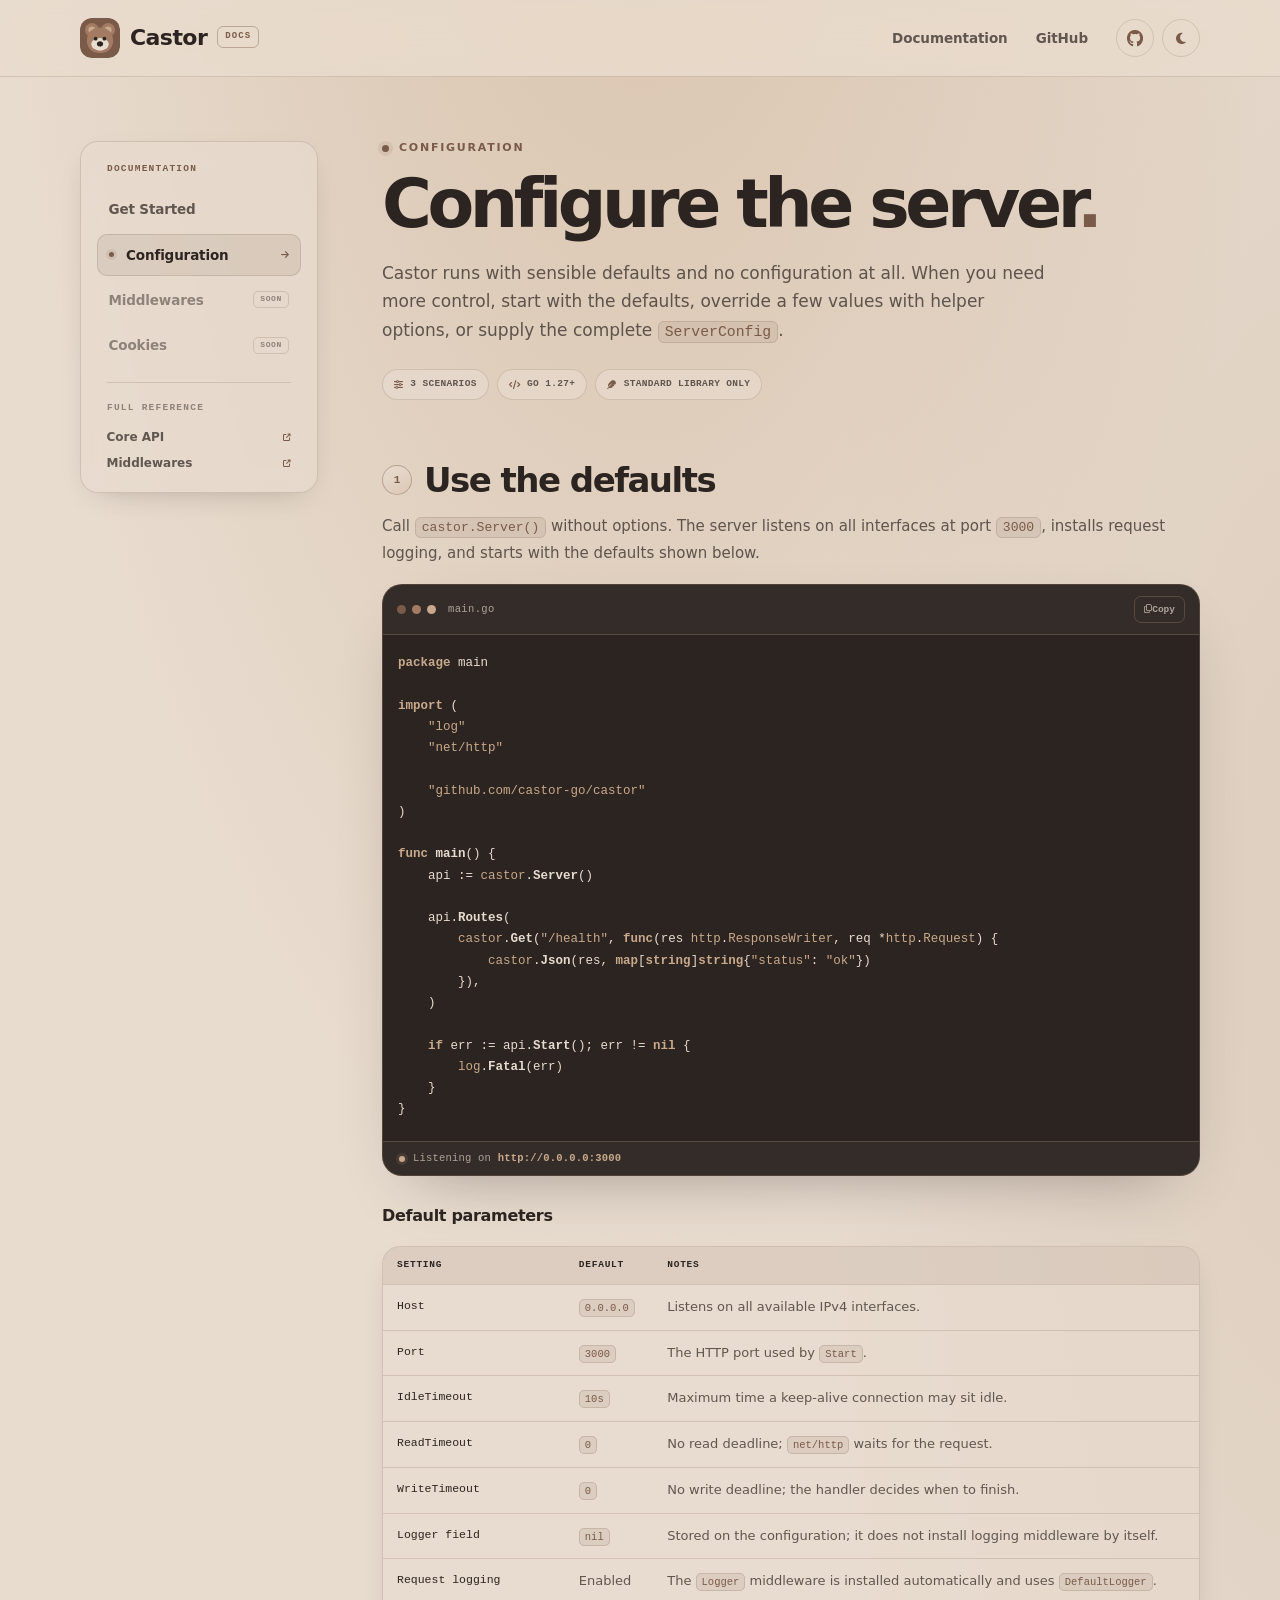
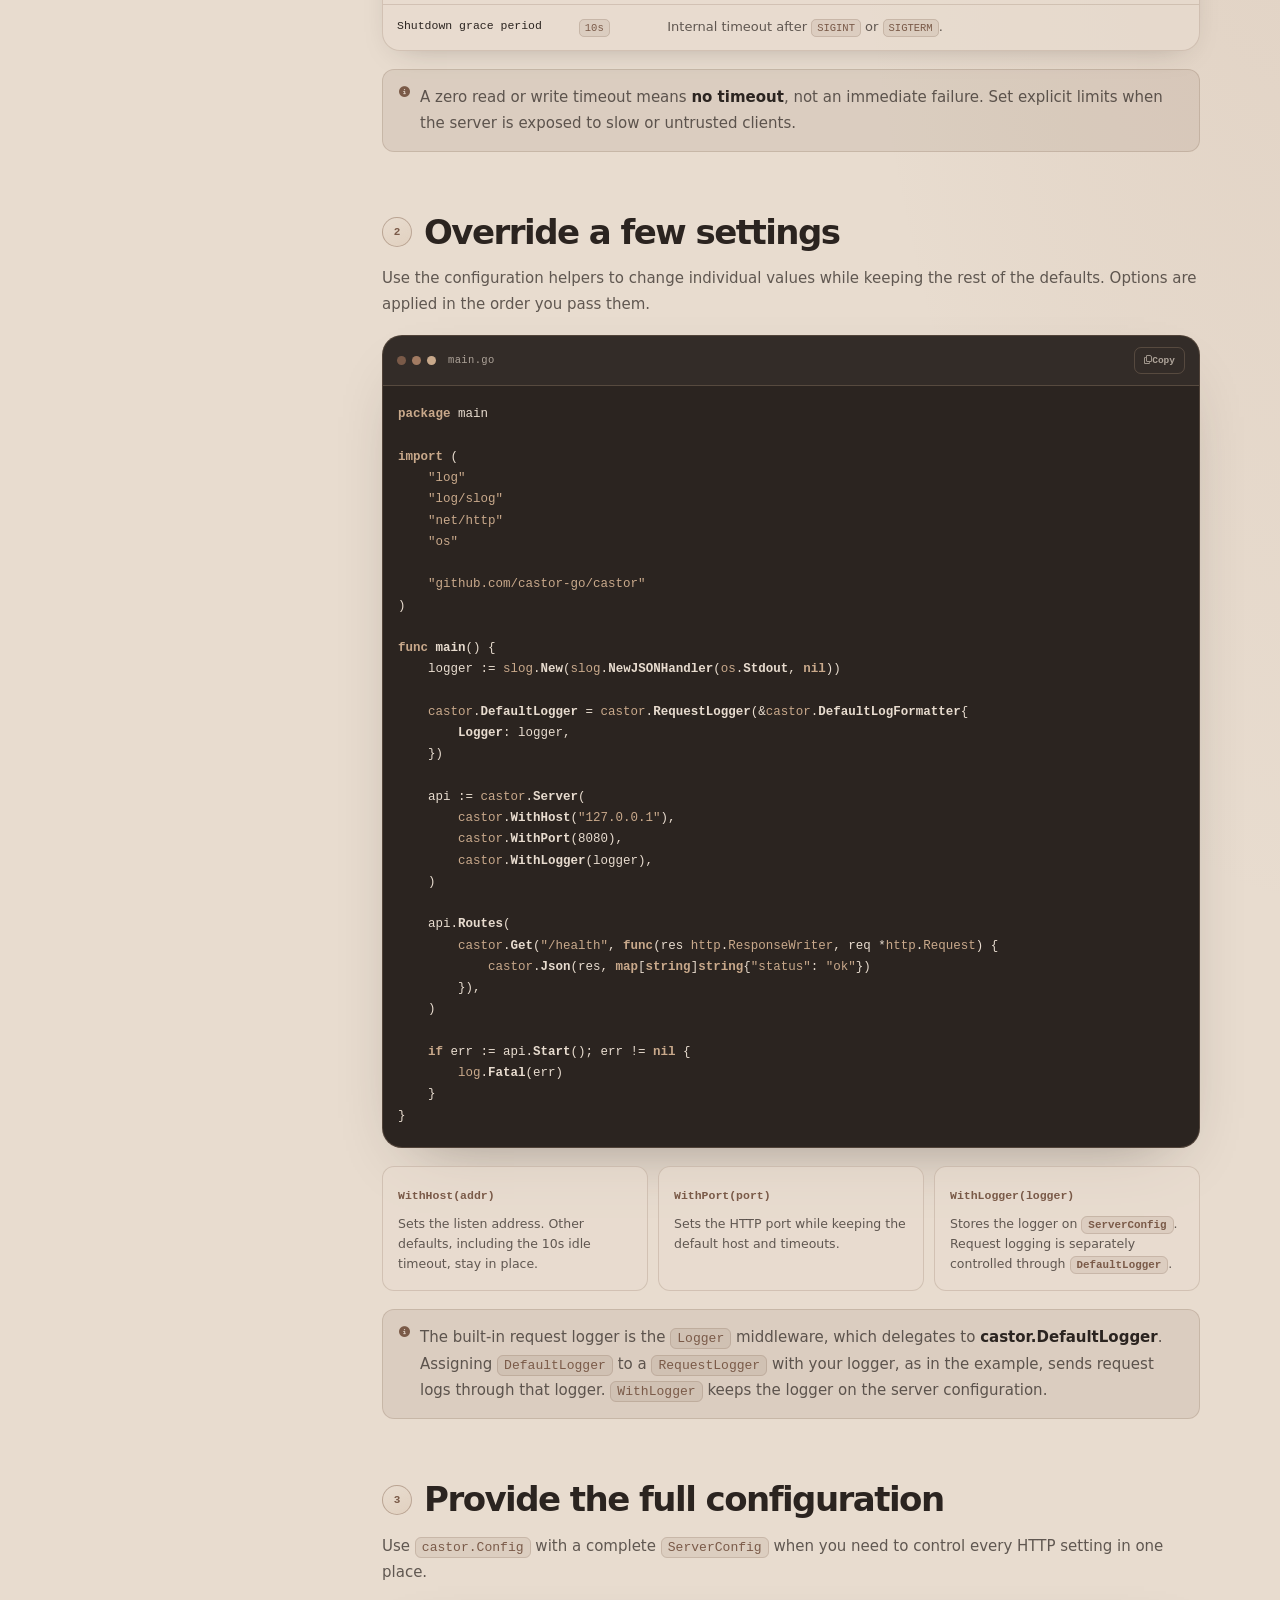
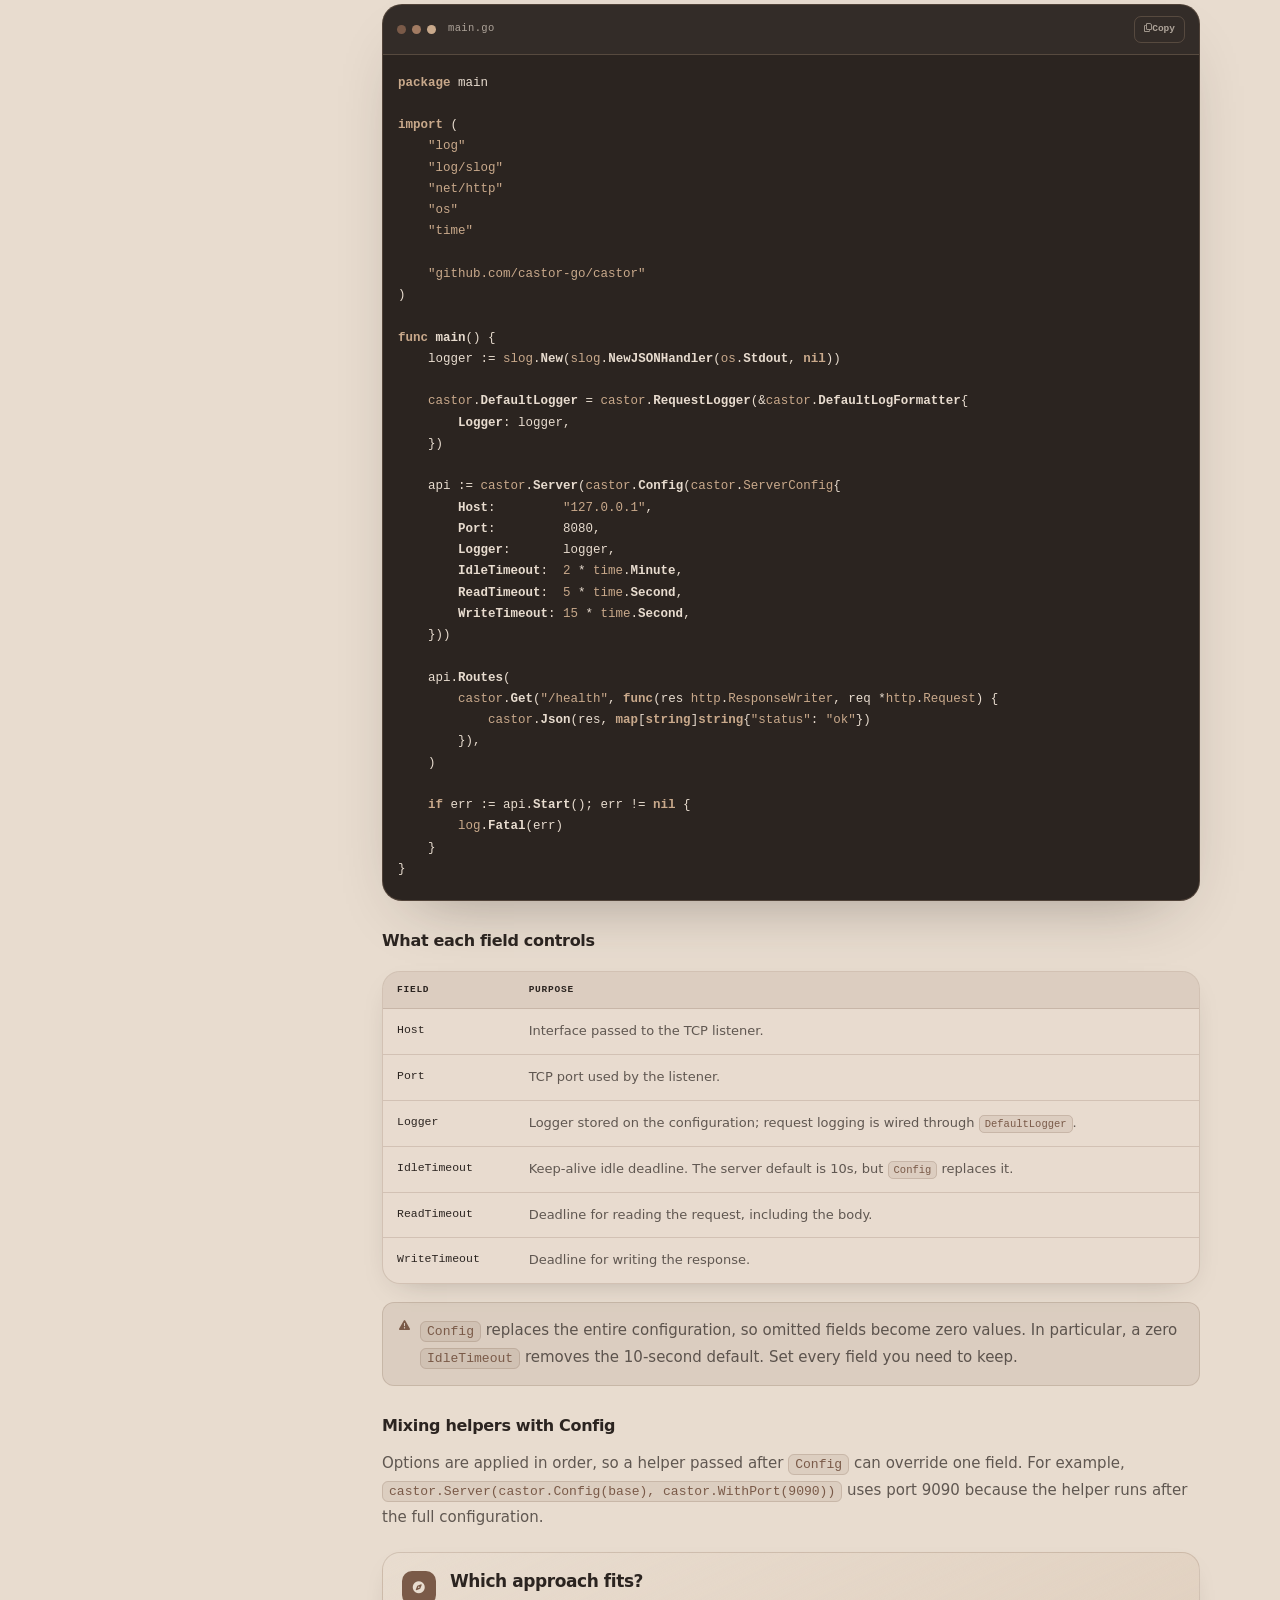
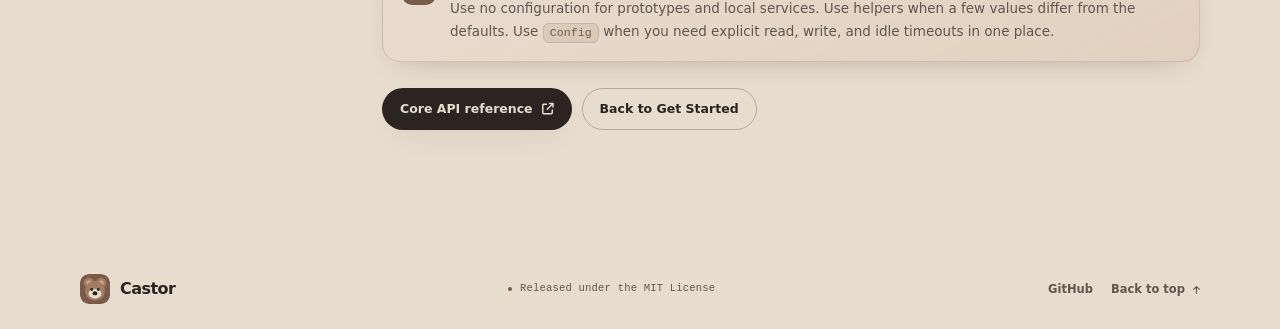
==== configuration.html @ a530a291 "feat: Added configuration.html page" ====
<!DOCTYPE html>
<html lang="en" data-theme="light">

<head>
  <meta charset="utf-8">
  <meta name="viewport" content="width=device-width, initial-scale=1">
  <title>Configuration — Castor Docs</title>
  <meta name="description"
    content="Configure a Castor server: use the defaults, override individual settings with helpers, or provide a complete ServerConfig.">
  <meta name="theme-color" content="#E8DCCF">
  <link rel="icon" type="image/svg+xml" href="assets/castor-mark.svg">
  <script>
    (() => {
      const saved = (() => {
        try { return localStorage.getItem('castor-theme'); } catch { return null; }
      })();
      const theme = saved === 'light' || saved === 'dark'
        ? saved
        : (window.matchMedia('(prefers-color-scheme: dark)').matches ? 'dark' : 'light');
      document.documentElement.dataset.theme = theme;
    })();
  </script>
  <link rel="preconnect" href="https://cdnjs.cloudflare.com" crossorigin>
  <link rel="stylesheet" href="https://cdnjs.cloudflare.com/ajax/libs/font-awesome/6.7.2/css/all.min.css"
    crossorigin="anonymous" referrerpolicy="no-referrer">
  <link rel="stylesheet" href="styles.css">
  <link rel="stylesheet" href="docs.css">
</head>

<body>
  <a class="skip-link" href="#main">Skip to content</a>

  <header class="site-header">
    <nav class="nav container" aria-label="Main navigation">
      <a class="brand" href="index.html" aria-label="Castor home">
        <img class="brand-mark" src="assets/castor-mark.svg" width="40" height="40" alt="">
        <span class="brand-name">Castor</span>
        <span class="brand-badge">Docs</span>
      </a>

      <div class="nav-links docs-top-nav">
        <a href="get-started.html">Documentation</a>
        <a href="https://github.com/castor-go/castor" target="_blank" rel="noreferrer">GitHub</a>
      </div>

      <div class="nav-actions">
        <a class="nav-github" href="https://github.com/castor-go/castor" target="_blank" rel="noreferrer"
          aria-label="Castor on GitHub">
          <i class="fa-brands fa-github" aria-hidden="true"></i>
        </a>
        <button class="theme-toggle" type="button" data-theme-toggle aria-label="Switch to dark theme"
          aria-pressed="false">
          <span class="theme-icon theme-icon-light" aria-hidden="true"><i class="fa-solid fa-moon"></i></span>
          <span class="theme-icon theme-icon-dark" aria-hidden="true"><i class="fa-solid fa-sun"></i></span>
        </button>
      </div>
    </nav>
  </header>

  <div class="docs-shell container">
    <aside class="docs-sidebar" aria-label="Documentation navigation">
      <p class="docs-sidebar-eyebrow">Documentation</p>

      <nav class="docs-nav" aria-label="Documentation pages">
        <a class="docs-nav-link" href="get-started.html">
          <span>Get Started</span>
        </a>
        <a class="docs-nav-link is-active" href="configuration.html" aria-current="page">
          <span>Configuration</span>
          <i class="fa-solid fa-arrow-right" aria-hidden="true"></i>
        </a>
        <span class="docs-nav-link is-disabled" aria-disabled="true">
          <span>Middlewares</span>
          <span class="docs-nav-badge">Soon</span>
        </span>
        <span class="docs-nav-link is-disabled" aria-disabled="true">
          <span>Cookies</span>
          <span class="docs-nav-badge">Soon</span>
        </span>
      </nav>

      <div class="docs-sidebar-divider" role="presentation"></div>
      <p class="docs-sidebar-eyebrow docs-sidebar-eyebrow-small">Full reference</p>
      <nav class="docs-reference-links" aria-label="API reference">
        <a href="https://github.com/castor-go/castor/blob/main/docs/castor.md" target="_blank" rel="noreferrer">
          Core API
          <i class="fa-solid fa-arrow-up-right-from-square" aria-hidden="true"></i>
        </a>
        <a href="https://github.com/castor-go/castor/blob/main/docs/middleware.md" target="_blank" rel="noreferrer">
          Middlewares
          <i class="fa-solid fa-arrow-up-right-from-square" aria-hidden="true"></i>
        </a>
      </nav>
    </aside>

    <main class="docs-content" id="main">
      <header class="docs-hero">
        <p class="eyebrow"><span class="eyebrow-dot" aria-hidden="true"></span> Configuration</p>
        <h1>Configure the server<span class="hero-period">.</span></h1>
        <p class="docs-lede">Castor runs with sensible defaults and no configuration at all. When you need more
          control, start with the defaults, override a few values with helper options, or supply the complete
          <code>ServerConfig</code>.</p>

        <ul class="docs-meta" aria-label="Guide details">
          <li class="docs-pill"><i class="fa-solid fa-sliders" aria-hidden="true"></i> 3 scenarios</li>
          <li class="docs-pill"><i class="fa-solid fa-code" aria-hidden="true"></i> Go 1.27+</li>
          <li class="docs-pill"><i class="fa-solid fa-feather" aria-hidden="true"></i> Standard library only</li>
        </ul>
      </header>

      <section class="docs-section" id="defaults" aria-labelledby="defaults-title">
        <div class="docs-step-heading">
          <span class="step-number" aria-hidden="true">1</span>
          <h2 id="defaults-title">Use the defaults</h2>
        </div>
        <p>Call <code>castor.Server()</code> without options. The server listens on all interfaces at port
          <code>3000</code>, installs request logging, and starts with the defaults shown below.</p>

        <div class="code-card docs-code-card">
          <div class="code-toolbar">
            <div class="traffic-lights" aria-hidden="true"><span></span><span></span><span></span></div>
            <span class="code-filename">main.go</span>
            <button class="copy-button" type="button" data-copy-target="#default-code" aria-label="Copy default setup code">
              <span class="copy-default" aria-hidden="true"><i class="fa-regular fa-copy"></i><span
                  class="copy-label">Copy</span></span>
              <span class="copy-success" aria-hidden="true"><i class="fa-solid fa-check"></i><span
                  class="copy-label">Copied</span></span>
            </button>
          </div>
          <div class="code-body">
            <pre class="code"><code id="default-code"><span class="tok-kw">package</span> main

<span class="tok-kw">import</span> (
	<span class="tok-str">"log"</span>
	<span class="tok-str">"net/http"</span>

	<span class="tok-str">"github.com/castor-go/castor"</span>
)

<span class="tok-kw">func</span> <span class="tok-fn">main</span>() {
	api := <span class="tok-pkg">castor</span>.<span class="tok-fn">Server</span>()

	api.<span class="tok-fn">Routes</span>(
		<span class="tok-pkg">castor</span>.<span class="tok-fn">Get</span>(<span class="tok-str">"/health"</span>, <span class="tok-kw">func</span>(res <span class="tok-pkg">http</span>.<span class="tok-type">ResponseWriter</span>, req *<span class="tok-pkg">http</span>.<span class="tok-type">Request</span>) {
			<span class="tok-pkg">castor</span>.<span class="tok-fn">Json</span>(res, <span class="tok-kw">map</span>[<span class="tok-kw">string</span>]<span class="tok-kw">string</span>{<span class="tok-str">"status"</span>: <span class="tok-str">"ok"</span>})
		}),
	)

	<span class="tok-kw">if</span> err := api.<span class="tok-fn">Start</span>(); err != <span class="tok-kw">nil</span> {
		<span class="tok-pkg">log</span>.<span class="tok-fn">Fatal</span>(err)
	}
}</code></pre>
          </div>
          <div class="code-status">
            <span class="status-dot" aria-hidden="true"></span>
            <span>Listening on <strong>http://0.0.0.0:3000</strong></span>
          </div>
        </div>

        <h3>Default parameters</h3>
        <div class="docs-table-wrap">
          <table class="docs-table">
            <caption class="sr-only">Default Castor server settings</caption>
            <thead>
              <tr>
                <th scope="col">Setting</th>
                <th scope="col">Default</th>
                <th scope="col">Notes</th>
              </tr>
            </thead>
            <tbody>
              <tr>
                <td>Host</td>
                <td><code>0.0.0.0</code></td>
                <td>Listens on all available IPv4 interfaces.</td>
              </tr>
              <tr>
                <td>Port</td>
                <td><code>3000</code></td>
                <td>The HTTP port used by <code>Start</code>.</td>
              </tr>
              <tr>
                <td>IdleTimeout</td>
                <td><code>10s</code></td>
                <td>Maximum time a keep-alive connection may sit idle.</td>
              </tr>
              <tr>
                <td>ReadTimeout</td>
                <td><code>0</code></td>
                <td>No read deadline; <code>net/http</code> waits for the request.</td>
              </tr>
              <tr>
                <td>WriteTimeout</td>
                <td><code>0</code></td>
                <td>No write deadline; the handler decides when to finish.</td>
              </tr>
              <tr>
                <td>Logger field</td>
                <td><code>nil</code></td>
                <td>Stored on the configuration; it does not install logging middleware by itself.</td>
              </tr>
              <tr>
                <td>Request logging</td>
                <td>Enabled</td>
                <td>The <code>Logger</code> middleware is installed automatically and uses <code>DefaultLogger</code>.</td>
              </tr>
              <tr>
                <td>Shutdown grace period</td>
                <td><code>10s</code></td>
                <td>Internal timeout after <code>SIGINT</code> or <code>SIGTERM</code>.</td>
              </tr>
            </tbody>
          </table>
        </div>

        <div class="docs-note">
          <i class="fa-solid fa-circle-info" aria-hidden="true"></i>
          <p>A zero read or write timeout means <strong>no timeout</strong>, not an immediate failure. Set explicit
            limits when the server is exposed to slow or untrusted clients.</p>
        </div>
      </section>

      <section class="docs-section" id="helpers" aria-labelledby="helpers-title">
        <div class="docs-step-heading">
          <span class="step-number" aria-hidden="true">2</span>
          <h2 id="helpers-title">Override a few settings</h2>
        </div>
        <p>Use the configuration helpers to change individual values while keeping the rest of the defaults.
          Options are applied in the order you pass them.</p>

        <div class="code-card docs-code-card">
          <div class="code-toolbar">
            <div class="traffic-lights" aria-hidden="true"><span></span><span></span><span></span></div>
            <span class="code-filename">main.go</span>
            <button class="copy-button" type="button" data-copy-target="#helpers-code" aria-label="Copy helper configuration code">
              <span class="copy-default" aria-hidden="true"><i class="fa-regular fa-copy"></i><span
                  class="copy-label">Copy</span></span>
              <span class="copy-success" aria-hidden="true"><i class="fa-solid fa-check"></i><span
                  class="copy-label">Copied</span></span>
            </button>
          </div>
          <div class="code-body">
            <pre class="code"><code id="helpers-code"><span class="tok-kw">package</span> main

<span class="tok-kw">import</span> (
	<span class="tok-str">"log"</span>
	<span class="tok-str">"log/slog"</span>
	<span class="tok-str">"net/http"</span>
	<span class="tok-str">"os"</span>

	<span class="tok-str">"github.com/castor-go/castor"</span>
)

<span class="tok-kw">func</span> <span class="tok-fn">main</span>() {
	logger := <span class="tok-pkg">slog</span>.<span class="tok-fn">New</span>(<span class="tok-pkg">slog</span>.<span class="tok-fn">NewJSONHandler</span>(<span class="tok-pkg">os</span>.<span class="tok-fn">Stdout</span>, <span class="tok-kw">nil</span>))

	<span class="tok-pkg">castor</span>.<span class="tok-fn">DefaultLogger</span> = <span class="tok-pkg">castor</span>.<span class="tok-fn">RequestLogger</span>(&amp;<span class="tok-pkg">castor</span>.<span class="tok-fn">DefaultLogFormatter</span>{
		<span class="tok-fn">Logger</span>: logger,
	})

	api := <span class="tok-pkg">castor</span>.<span class="tok-fn">Server</span>(
		<span class="tok-pkg">castor</span>.<span class="tok-fn">WithHost</span>(<span class="tok-str">"127.0.0.1"</span>),
		<span class="tok-pkg">castor</span>.<span class="tok-fn">WithPort</span>(8080),
		<span class="tok-pkg">castor</span>.<span class="tok-fn">WithLogger</span>(logger),
	)

	api.<span class="tok-fn">Routes</span>(
		<span class="tok-pkg">castor</span>.<span class="tok-fn">Get</span>(<span class="tok-str">"/health"</span>, <span class="tok-kw">func</span>(res <span class="tok-pkg">http</span>.<span class="tok-type">ResponseWriter</span>, req *<span class="tok-pkg">http</span>.<span class="tok-type">Request</span>) {
			<span class="tok-pkg">castor</span>.<span class="tok-fn">Json</span>(res, <span class="tok-kw">map</span>[<span class="tok-kw">string</span>]<span class="tok-kw">string</span>{<span class="tok-str">"status"</span>: <span class="tok-str">"ok"</span>})
		}),
	)

	<span class="tok-kw">if</span> err := api.<span class="tok-fn">Start</span>(); err != <span class="tok-kw">nil</span> {
		<span class="tok-pkg">log</span>.<span class="tok-fn">Fatal</span>(err)
	}
}</code></pre>
          </div>
        </div>

        <div class="docs-helpers">
          <div class="docs-helper">
            <code>WithHost(addr)</code>
            <p>Sets the listen address. Other defaults, including the 10s idle timeout, stay in place.</p>
          </div>
          <div class="docs-helper">
            <code>WithPort(port)</code>
            <p>Sets the HTTP port while keeping the default host and timeouts.</p>
          </div>
          <div class="docs-helper">
            <code>WithLogger(logger)</code>
            <p>Stores the logger on <code>ServerConfig</code>. Request logging is separately controlled through
              <code>DefaultLogger</code>.</p>
          </div>
        </div>

        <div class="docs-note">
          <i class="fa-solid fa-circle-info" aria-hidden="true"></i>
          <p>The built-in request logger is the <code>Logger</code> middleware, which delegates to
            <strong>castor.DefaultLogger</strong>. Assigning <code>DefaultLogger</code> to a
            <code>RequestLogger</code> with your logger, as in the example, sends request logs through that logger.
            <code>WithLogger</code> keeps the logger on the server configuration.</p>
        </div>
      </section>

      <section class="docs-section" id="full-config" aria-labelledby="full-config-title">
        <div class="docs-step-heading">
          <span class="step-number" aria-hidden="true">3</span>
          <h2 id="full-config-title">Provide the full configuration</h2>
        </div>
        <p>Use <code>castor.Config</code> with a complete <code>ServerConfig</code> when you need to control every
          HTTP setting in one place.</p>

        <div class="code-card docs-code-card">
          <div class="code-toolbar">
            <div class="traffic-lights" aria-hidden="true"><span></span><span></span><span></span></div>
            <span class="code-filename">main.go</span>
            <button class="copy-button" type="button" data-copy-target="#full-code" aria-label="Copy full configuration code">
              <span class="copy-default" aria-hidden="true"><i class="fa-regular fa-copy"></i><span
                  class="copy-label">Copy</span></span>
              <span class="copy-success" aria-hidden="true"><i class="fa-solid fa-check"></i><span
                  class="copy-label">Copied</span></span>
            </button>
          </div>
          <div class="code-body">
            <pre class="code"><code id="full-code"><span class="tok-kw">package</span> main

<span class="tok-kw">import</span> (
	<span class="tok-str">"log"</span>
	<span class="tok-str">"log/slog"</span>
	<span class="tok-str">"net/http"</span>
	<span class="tok-str">"os"</span>
	<span class="tok-str">"time"</span>

	<span class="tok-str">"github.com/castor-go/castor"</span>
)

<span class="tok-kw">func</span> <span class="tok-fn">main</span>() {
	logger := <span class="tok-pkg">slog</span>.<span class="tok-fn">New</span>(<span class="tok-pkg">slog</span>.<span class="tok-fn">NewJSONHandler</span>(<span class="tok-pkg">os</span>.<span class="tok-fn">Stdout</span>, <span class="tok-kw">nil</span>))

	<span class="tok-pkg">castor</span>.<span class="tok-fn">DefaultLogger</span> = <span class="tok-pkg">castor</span>.<span class="tok-fn">RequestLogger</span>(&amp;<span class="tok-pkg">castor</span>.<span class="tok-fn">DefaultLogFormatter</span>{
		<span class="tok-fn">Logger</span>: logger,
	})

	api := <span class="tok-pkg">castor</span>.<span class="tok-fn">Server</span>(<span class="tok-pkg">castor</span>.<span class="tok-fn">Config</span>(<span class="tok-pkg">castor</span>.<span class="tok-type">ServerConfig</span>{
		<span class="tok-fn">Host</span>:         <span class="tok-str">"127.0.0.1"</span>,
		<span class="tok-fn">Port</span>:         8080,
		<span class="tok-fn">Logger</span>:       logger,
		<span class="tok-fn">IdleTimeout</span>:  <span class="tok-str">2</span> * <span class="tok-pkg">time</span>.<span class="tok-fn">Minute</span>,
		<span class="tok-fn">ReadTimeout</span>:  <span class="tok-str">5</span> * <span class="tok-pkg">time</span>.<span class="tok-fn">Second</span>,
		<span class="tok-fn">WriteTimeout</span>: <span class="tok-str">15</span> * <span class="tok-pkg">time</span>.<span class="tok-fn">Second</span>,
	}))

	api.<span class="tok-fn">Routes</span>(
		<span class="tok-pkg">castor</span>.<span class="tok-fn">Get</span>(<span class="tok-str">"/health"</span>, <span class="tok-kw">func</span>(res <span class="tok-pkg">http</span>.<span class="tok-type">ResponseWriter</span>, req *<span class="tok-pkg">http</span>.<span class="tok-type">Request</span>) {
			<span class="tok-pkg">castor</span>.<span class="tok-fn">Json</span>(res, <span class="tok-kw">map</span>[<span class="tok-kw">string</span>]<span class="tok-kw">string</span>{<span class="tok-str">"status"</span>: <span class="tok-str">"ok"</span>})
		}),
	)

	<span class="tok-kw">if</span> err := api.<span class="tok-fn">Start</span>(); err != <span class="tok-kw">nil</span> {
		<span class="tok-pkg">log</span>.<span class="tok-fn">Fatal</span>(err)
	}
}</code></pre>
          </div>
        </div>

        <h3>What each field controls</h3>
        <div class="docs-table-wrap">
          <table class="docs-table">
            <caption class="sr-only">ServerConfig fields</caption>
            <thead>
              <tr>
                <th scope="col">Field</th>
                <th scope="col">Purpose</th>
              </tr>
            </thead>
            <tbody>
              <tr>
                <td>Host</td>
                <td>Interface passed to the TCP listener.</td>
              </tr>
              <tr>
                <td>Port</td>
                <td>TCP port used by the listener.</td>
              </tr>
              <tr>
                <td>Logger</td>
                <td>Logger stored on the configuration; request logging is wired through <code>DefaultLogger</code>.</td>
              </tr>
              <tr>
                <td>IdleTimeout</td>
                <td>Keep-alive idle deadline. The server default is 10s, but <code>Config</code> replaces it.</td>
              </tr>
              <tr>
                <td>ReadTimeout</td>
                <td>Deadline for reading the request, including the body.</td>
              </tr>
              <tr>
                <td>WriteTimeout</td>
                <td>Deadline for writing the response.</td>
              </tr>
            </tbody>
          </table>
        </div>

        <div class="docs-note">
          <i class="fa-solid fa-triangle-exclamation" aria-hidden="true"></i>
          <p><code>Config</code> replaces the entire configuration, so omitted fields become zero values. In
            particular, a zero <code>IdleTimeout</code> removes the 10-second default. Set every field you need to
            keep.</p>
        </div>

        <h3>Mixing helpers with Config</h3>
        <p>Options are applied in order, so a helper passed after <code>Config</code> can override one field. For
          example, <code>castor.Server(castor.Config(base), castor.WithPort(9090))</code> uses port 9090 because the
          helper runs after the full configuration.</p>

        <div class="docs-callout">
          <span class="docs-callout-icon" aria-hidden="true"><i class="fa-solid fa-compass"></i></span>
          <div>
            <h2>Which approach fits?</h2>
            <p>Use no configuration for prototypes and local services. Use helpers when a few values differ from the
              defaults. Use <code>Config</code> when you need explicit read, write, and idle timeouts in one place.</p>
          </div>
        </div>

        <div class="docs-actions">
          <a class="button button-primary" href="https://github.com/castor-go/castor/blob/main/docs/castor.md"
            target="_blank" rel="noreferrer">
            Core API reference
            <i class="fa-solid fa-arrow-up-right-from-square" aria-hidden="true"></i>
          </a>
          <a class="button button-ghost" href="get-started.html">
            Back to Get Started
          </a>
        </div>
      </section>
    </main>
  </div>

  <footer class="site-footer">
    <div class="container footer-inner">
      <a class="brand footer-brand" href="index.html" aria-label="Castor home">
        <img class="brand-mark" src="assets/castor-mark.svg" width="30" height="30" alt="">
        <span class="brand-name">Castor</span>
      </a>
      <p class="footer-note"><span class="footer-dot" aria-hidden="true"></span> Released under the MIT License</p>
      <div class="footer-links">
        <a href="https://github.com/castor-go/castor" target="_blank" rel="noreferrer">GitHub</a>
        <a href="#main">Back to top <i class="fa-solid fa-arrow-up" aria-hidden="true"></i></a>
      </div>
    </div>
  </footer>

  <p class="sr-only" id="copy-status" role="status" aria-live="polite"></p>
  <script src="main.js"></script>
</body>

</html>
---- styles.css ----
/* Castor landing page
   Palette: #7A5A48, #A27B62, #C9A98B, #E8DCCF, #2B2420 */

:root {
  color-scheme: light;

  --brown: #7A5A48;
  --taupe: #A27B62;
  --sand: #C9A98B;
  --cream: #E8DCCF;
  --ink: #2B2420;

  --bg: var(--cream);
  --text: var(--ink);
  --text-soft: var(--brown);
  --muted: rgba(43, 36, 32, .72);
  --faint: rgba(43, 36, 32, .48);

  --surface: rgba(232, 220, 207, .64);
  --surface-raised: linear-gradient(155deg, rgba(232, 220, 207, .96), rgba(201, 169, 139, .22));
  --border: rgba(122, 90, 72, .2);
  --border-strong: rgba(122, 90, 72, .4);
  --accent: var(--brown);
  --accent-soft: rgba(122, 90, 72, .11);
  --header-bg: rgba(232, 220, 207, .82);
  --grid: rgba(122, 90, 72, .085);
  --glow-one: rgba(201, 169, 139, .58);
  --glow-two: rgba(162, 123, 98, .14);
  --float-bg: rgba(232, 220, 207, .9);
  --float-border: rgba(122, 90, 72, .24);

  --button-bg: var(--ink);
  --button-fg: var(--cream);
  --button-hover-bg: var(--brown);
  --button-hover-fg: var(--cream);

  --icon-bg: var(--brown);
  --icon-fg: var(--cream);

  --shadow-sm: 0 10px 30px -18px rgba(43, 36, 32, .38);
  --shadow-md: 0 26px 64px -34px rgba(43, 36, 32, .44);
  --shadow-lg: 0 44px 110px -48px rgba(43, 36, 32, .5);

  --code-bg: #2B2420;
  --code-text: #E8DCCF;
  --code-muted: rgba(232, 220, 207, .68);
  --code-line: rgba(232, 220, 207, .58);
  --code-keyword: #C9A98B;
  --code-string: #C9A98B;
  --code-fn: #E8DCCF;
  --code-type: #C9A98B;
  --code-pkg: #C9A98B;
  --code-punct: rgba(232, 220, 207, .72);
  --code-border: rgba(201, 169, 139, .24);
  --code-toolbar: rgba(232, 220, 207, .045);
  --code-font-size: 13px;
  --code-line-height: 1.7;

  --font-sans: "Avenir Next", "Avenir", "Segoe UI Variable", "Segoe UI", ui-sans-serif, system-ui, -apple-system, BlinkMacSystemFont, sans-serif;
  --font-mono: "SFMono-Regular", "Cascadia Code", "JetBrains Mono", ui-monospace, Menlo, Consolas, monospace;
  --container: 1120px;
  --radius-sm: 12px;
  --radius-md: 18px;
  --radius-lg: 26px;
  --ease: cubic-bezier(.2, .7, .3, 1);
}

[data-theme="dark"] {
  color-scheme: dark;

  --bg: var(--ink);
  --text: var(--cream);
  --text-soft: var(--sand);
  --muted: rgba(232, 220, 207, .68);
  --faint: rgba(232, 220, 207, .46);

  --surface: rgba(232, 220, 207, .055);
  --surface-raised: linear-gradient(155deg, rgba(232, 220, 207, .075), rgba(162, 123, 98, .06));
  --border: rgba(201, 169, 139, .18);
  --border-strong: rgba(201, 169, 139, .36);
  --accent: var(--sand);
  --accent-soft: rgba(201, 169, 139, .11);
  --header-bg: rgba(43, 36, 32, .84);
  --grid: rgba(201, 169, 139, .07);
  --glow-one: rgba(122, 90, 72, .42);
  --glow-two: rgba(162, 123, 98, .1);
  --float-bg: rgba(43, 36, 32, .92);
  --float-border: rgba(201, 169, 139, .25);

  --button-bg: var(--sand);
  --button-fg: var(--ink);
  --button-hover-bg: var(--cream);
  --button-hover-fg: var(--ink);

  --icon-bg: rgba(201, 169, 139, .14);
  --icon-fg: var(--sand);

  --shadow-sm: 0 10px 30px -18px rgba(0, 0, 0, .55);
  --shadow-md: 0 26px 64px -34px rgba(0, 0, 0, .6);
  --shadow-lg: 0 44px 110px -48px rgba(0, 0, 0, .7);
}

*,
*::before,
*::after {
  box-sizing: border-box;
}

html {
  scroll-padding-top: 96px;
}

@media (prefers-reduced-motion: no-preference) {
  html {
    scroll-behavior: smooth;
  }
}

body {
  margin: 0;
  min-height: 100vh;
  background-color: var(--bg);
  background-image:
    radial-gradient(ellipse 72% 48% at 50% -10%, var(--glow-one), transparent 72%),
    radial-gradient(ellipse 52% 42% at 102% 18%, var(--glow-two), transparent 74%);
  color: var(--text);
  font-family: var(--font-sans);
  font-size: 16px;
  line-height: 1.5;
  -webkit-font-smoothing: antialiased;
  text-rendering: optimizeLegibility;
}

::selection {
  background: var(--brown);
  color: var(--cream);
}

[data-theme="dark"] ::selection {
  background: var(--sand);
  color: var(--ink);
}

img,
svg {
  display: block;
  max-width: 100%;
}

a {
  color: inherit;
}

button,
input {
  font: inherit;
}

button {
  cursor: pointer;
}

:focus-visible {
  outline: 2px solid var(--accent);
  outline-offset: 3px;
}

.container {
  width: min(100% - 40px, var(--container));
  margin-inline: auto;
}

.sr-only {
  position: absolute;
  width: 1px;
  height: 1px;
  padding: 0;
  margin: -1px;
  overflow: hidden;
  clip: rect(0, 0, 0, 0);
  white-space: nowrap;
  border: 0;
}

.skip-link {
  position: fixed;
  top: 12px;
  left: 12px;
  z-index: 200;
  padding: 10px 14px;
  border-radius: 10px;
  background: var(--ink);
  color: var(--cream);
  font-size: 13px;
  font-weight: 700;
  text-decoration: none;
  transform: translateY(-160%);
  transition: transform .2s var(--ease);
}

.skip-link:focus {
  transform: translateY(0);
}

/* Header */

.site-header {
  position: sticky;
  top: 0;
  z-index: 100;
  background: var(--header-bg);
  border-bottom: 1px solid var(--border);
  -webkit-backdrop-filter: blur(18px) saturate(140%);
  backdrop-filter: blur(18px) saturate(140%);
}

.nav {
  display: flex;
  align-items: center;
  min-height: 76px;
  gap: 24px;
}

.brand {
  display: inline-flex;
  align-items: center;
  gap: 10px;
  color: var(--text);
  text-decoration: none;
  font-weight: 800;
  letter-spacing: -.035em;
  flex: 0 0 auto;
}

.brand-mark {
  width: 40px;
  height: 40px;
  border-radius: 12px;
  box-shadow: var(--shadow-sm);
}

.brand-name {
  font-size: 22px;
  line-height: 1;
}

.brand-badge {
  display: inline-flex;
  align-items: center;
  padding: 3px 7px 4px;
  border: 1px solid var(--border-strong);
  border-radius: 6px;
  color: var(--accent);
  font-family: var(--font-mono);
  font-size: 9px;
  font-weight: 700;
  letter-spacing: .12em;
  text-transform: uppercase;
  transform: translateY(-1px);
}

.nav-links {
  display: flex;
  align-items: center;
  gap: 28px;
  margin-left: auto;
}

.nav-links a {
  position: relative;
  padding: 6px 0;
  color: var(--muted);
  font-size: 13.5px;
  font-weight: 600;
  letter-spacing: -.005em;
  text-decoration: none;
  transition: color .2s var(--ease);
}

.nav-links a::after {
  content: "";
  position: absolute;
  left: 0;
  right: 0;
  bottom: 0;
  height: 1.5px;
  border-radius: 2px;
  background: var(--accent);
  transform: scaleX(0);
  transform-origin: left;
  transition: transform .25s var(--ease);
}

.nav-links a:hover {
  color: var(--text);
}

.nav-links a:hover::after {
  transform: scaleX(1);
}

.nav-actions {
  display: flex;
  align-items: center;
  gap: 8px;
  margin-left: 4px;
}

.nav-github,
.theme-toggle {
  display: inline-grid;
  place-items: center;
  width: 38px;
  height: 38px;
  padding: 0;
  border: 1px solid var(--border);
  border-radius: 50%;
  background: transparent;
  color: var(--text-soft);
  text-decoration: none;
  transition: color .2s var(--ease), background-color .2s var(--ease), border-color .2s var(--ease), transform .2s var(--ease);
}

.nav-github {
  font-size: 17px;
}

.nav-github:hover,
.theme-toggle:hover {
  color: var(--text);
  background: var(--accent-soft);
  border-color: var(--border-strong);
  transform: translateY(-1px);
}

.theme-toggle {
  position: relative;
  overflow: hidden;
}

.theme-icon {
  display: inline-grid;
  place-items: center;
  font-size: 13px;
  transition: transform .3s var(--ease), opacity .3s var(--ease);
}

.theme-icon-dark {
  position: absolute;
}

[data-theme="light"] .theme-icon-dark {
  display: none;
}

[data-theme="dark"] .theme-icon-light {
  display: none;
}

/* Buttons */

.button {
  display: inline-flex;
  align-items: center;
  justify-content: center;
  gap: 9px;
  min-height: 46px;
  padding: 12px 21px;
  border: 1px solid transparent;
  border-radius: 999px;
  font-size: 14px;
  font-weight: 700;
  line-height: 1;
  text-decoration: none;
  white-space: nowrap;
  transition: background-color .2s var(--ease), color .2s var(--ease), border-color .2s var(--ease), transform .2s var(--ease), box-shadow .2s var(--ease);
}

.button i {
  font-size: 12px;
  transition: transform .2s var(--ease);
}

.button-primary {
  background: var(--button-bg);
  color: var(--button-fg);
  box-shadow: var(--shadow-sm);
}

.button-primary:hover {
  background: var(--button-hover-bg);
  color: var(--button-hover-fg);
  transform: translateY(-2px);
  box-shadow: var(--shadow-md);
}

.button-primary:hover i {
  transform: translateX(3px);
}

.button-ghost {
  border-color: var(--border-strong);
  color: var(--text);
  background: transparent;
}

.button-ghost:hover {
  border-color: var(--accent);
  background: var(--accent-soft);
  transform: translateY(-2px);
}

.button-small {
  min-height: 36px;
  padding: 9px 15px;
  font-size: 12.5px;
}

/* Hero */

.hero {
  position: relative;
  overflow: hidden;
  padding: clamp(56px, 8vw, 96px) 0 clamp(64px, 9vw, 112px);
}

.hero::before {
  content: "";
  position: absolute;
  inset: 0;
  background-image:
    linear-gradient(var(--grid) 1px, transparent 1px),
    linear-gradient(90deg, var(--grid) 1px, transparent 1px);
  background-size: 56px 56px;
  -webkit-mask-image: radial-gradient(ellipse 66% 58% at 64% 36%, #000 8%, transparent 76%);
  mask-image: radial-gradient(ellipse 66% 58% at 64% 36%, #000 8%, transparent 76%);
  pointer-events: none;
}

.hero-grid {
  position: relative;
  z-index: 1;
  display: grid;
  grid-template-columns: minmax(0, 1.04fr) minmax(0, .96fr);
  align-items: center;
  gap: clamp(28px, 5vw, 56px);
}

.hero-copy {
  max-width: 660px;
}

.eyebrow {
  display: flex;
  align-items: center;
  gap: 10px;
  margin: 0 0 20px;
  color: var(--accent);
  font-size: 11px;
  font-weight: 800;
  letter-spacing: .16em;
  line-height: 1.3;
  text-transform: uppercase;
}

.eyebrow-dot {
  display: inline-block;
  width: 7px;
  height: 7px;
  border-radius: 50%;
  background: var(--accent);
  box-shadow: 0 0 0 4px var(--accent-soft);
  flex: 0 0 auto;
}

.hero-title {
  margin: 0;
  font-size: clamp(82px, 12.6vw, 148px);
  font-weight: 800;
  letter-spacing: -.075em;
  line-height: .82;
}

.hero-period {
  color: var(--accent);
}

.tagline {
  max-width: 20ch;
  margin: 26px 0 0;
  font-size: clamp(24px, 2.8vw, 34px);
  font-weight: 600;
  letter-spacing: -.035em;
  line-height: 1.16;
}

.lede {
  max-width: 55ch;
  margin: 22px 0 0;
  color: var(--muted);
  font-size: 16px;
  line-height: 1.7;
}

.hero-actions {
  display: flex;
  flex-wrap: wrap;
  gap: 11px;
  margin-top: 32px;
}

.hero-facts {
  display: flex;
  flex-wrap: wrap;
  gap: 18px;
  margin: 32px 0 0;
  padding: 0;
  list-style: none;
  color: var(--muted);
  font-family: var(--font-mono);
  font-size: 10.5px;
  letter-spacing: .045em;
  text-transform: uppercase;
}

.hero-facts li {
  display: inline-flex;
  align-items: center;
  gap: 7px;
}

.hero-facts i {
  color: var(--accent);
  font-size: 10px;
}

.hero-art {
  position: relative;
  display: grid;
  place-items: center;
  min-height: 500px;
  isolation: isolate;
}

.hero-art::before {
  content: "";
  position: absolute;
  z-index: 0;
  width: 76%;
  aspect-ratio: 1;
  border-radius: 44% 56% 52% 48% / 48% 42% 58% 52%;
  background: radial-gradient(circle at 32% 28%, rgba(201, 169, 139, .7), rgba(162, 123, 98, .07) 68%);
  transform: rotate(-8deg);
}

[data-theme="dark"] .hero-art::before {
  background: radial-gradient(circle at 32% 28%, rgba(122, 90, 72, .44), rgba(162, 123, 98, .04) 68%);
}

.hero-orbit {
  position: absolute;
  z-index: 0;
  border: 1px dashed var(--border-strong);
  border-radius: 50%;
  pointer-events: none;
}

.hero-orbit-one {
  width: 94%;
  aspect-ratio: 1;
  transform: rotate(-14deg);
  opacity: .62;
  animation: orbit 70s linear infinite;
}

.hero-orbit-two {
  width: 72%;
  aspect-ratio: 1;
  transform: rotate(19deg);
  opacity: .35;
  animation: orbit-reverse 52s linear infinite;
}

.mascot-wrap {
  position: relative;
  z-index: 2;
  width: min(100%, 540px);
}

.mascot {
  width: 100%;
  height: auto;
  filter: drop-shadow(0 34px 46px rgba(43, 36, 32, .16));
  animation: float 7s ease-in-out infinite;
  transform-origin: 50% 78%;
}

[data-theme="dark"] .mascot {
  filter: drop-shadow(0 34px 46px rgba(0, 0, 0, .34));
}

.floating-tag {
  position: absolute;
  z-index: 3;
  display: inline-flex;
  align-items: center;
  gap: 8px;
  padding: 8px 12px;
  border: 1px solid var(--float-border);
  border-radius: 999px;
  background: var(--float-bg);
  color: var(--text-soft);
  box-shadow: var(--shadow-sm);
  -webkit-backdrop-filter: blur(10px);
  backdrop-filter: blur(10px);
  font-family: var(--font-mono);
  font-size: 10.5px;
  font-weight: 600;
  letter-spacing: .02em;
  white-space: nowrap;
}

.floating-tag-one {
  top: 22%;
  left: -1%;
  transform: rotate(-3deg);
}

.floating-tag-two {
  right: 0;
  bottom: 16%;
  transform: rotate(3deg);
}

.tag-dot {
  width: 5px;
  height: 5px;
  border-radius: 50%;
  background: var(--accent);
}

/* Shared section styles */

.section {
  position: relative;
  padding: clamp(72px, 9vw, 118px) 0;
}

.features {
  border-top: 1px solid var(--border);
}

.section-head {
  max-width: 740px;
  margin-bottom: clamp(42px, 5vw, 60px);
}

.section-head h2,
.tutorial-copy h2 {
  margin: 0;
  font-size: clamp(38px, 5vw, 58px);
  font-weight: 800;
  letter-spacing: -.055em;
  line-height: 1.02;
}

.text-accent {
  color: var(--accent);
}

.section-lede {
  max-width: 60ch;
  margin: 22px 0 0;
  color: var(--muted);
  font-size: 15.5px;
  line-height: 1.72;
}

/* Feature cards */

.feature-grid {
  display: grid;
  grid-template-columns: repeat(auto-fit, minmax(250px, 1fr));
  gap: 18px;
}

.feature-card {
  position: relative;
  display: flex;
  flex-direction: column;
  min-height: 294px;
  padding: 26px 24px 30px;
  overflow: hidden;
  border: 1px solid var(--border);
  border-radius: var(--radius-lg);
  background: var(--surface-raised);
  box-shadow: var(--shadow-sm);
  transition: transform .3s var(--ease), border-color .3s var(--ease), box-shadow .3s var(--ease);
}

.feature-card:hover {
  transform: translateY(-6px);
  border-color: var(--border-strong);
  box-shadow: var(--shadow-md);
}

.card-top {
  display: flex;
  align-items: flex-start;
  justify-content: space-between;
  gap: 16px;
}

.card-icon {
  display: inline-grid;
  place-items: center;
  width: 48px;
  height: 48px;
  border-radius: 14px;
  background: var(--icon-bg);
  color: var(--icon-fg);
  font-size: 18px;
  box-shadow: inset 0 0 0 1px rgba(232, 220, 207, .1);
}

.card-index {
  color: var(--faint);
  font-family: var(--font-mono);
  font-size: 10px;
  letter-spacing: .1em;
}

.feature-card h3 {
  margin: 30px 0 0;
  font-size: 20px;
  font-weight: 750;
  letter-spacing: -.03em;
  line-height: 1.2;
}

.feature-card p {
  margin: 12px 0 0;
  color: var(--muted);
  font-size: 14px;
  line-height: 1.7;
}

.feature-card code,
.tutorial-copy code {
  padding: 2px 5px;
  border-radius: 5px;
  background: var(--accent-soft);
  color: var(--text);
  font-family: var(--font-mono);
  font-size: .9em;
}

.card-line {
  position: absolute;
  right: 24px;
  bottom: 0;
  left: 24px;
  height: 2px;
  border-radius: 2px;
  background: linear-gradient(90deg, var(--accent), transparent);
  opacity: .45;
  transform: scaleX(0);
  transform-origin: left;
  transition: transform .35s var(--ease);
}

.feature-card:hover .card-line {
  transform: scaleX(1);
}

/* Tutorial */

.quickstart {
  border-top: 1px solid var(--border);
  border-bottom: 1px solid var(--border);
  background: var(--surface);
}

.tutorial-shell {
  display: grid;
  grid-template-columns: minmax(0, .9fr) minmax(0, 1.1fr);
  align-items: center;
  gap: clamp(36px, 5.5vw, 72px);
}

.tutorial-copy .section-lede {
  max-width: 46ch;
}

.steps {
  display: flex;
  flex-direction: column;
  gap: 24px;
  margin: 34px 0 0;
  padding: 0;
  list-style: none;
}

.steps li {
  display: grid;
  grid-template-columns: 32px minmax(0, 1fr);
  align-items: start;
  gap: 14px;
}

.step-number {
  display: inline-grid;
  place-items: center;
  width: 30px;
  height: 30px;
  border: 1px solid var(--border-strong);
  border-radius: 50%;
  background: var(--surface-raised);
  color: var(--accent);
  font-family: var(--font-mono);
  font-size: 11px;
  font-weight: 700;
}

.step-body h3 {
  margin: 4px 0 0;
  font-size: 15.5px;
  font-weight: 750;
  letter-spacing: -.02em;
}

.step-body p {
  margin: 7px 0 0;
  color: var(--muted);
  font-size: 13.5px;
  line-height: 1.65;
}

.install-command {
  display: flex;
  align-items: center;
  gap: 8px;
  width: fit-content;
  max-width: 100%;
  margin-top: 10px;
  padding: 7px 7px 7px 12px;
  border: 1px solid var(--border);
  border-radius: 10px;
  background: var(--surface);
}

.install-command code {
  min-width: 0;
  overflow-x: auto;
  padding: 0;
  background: none;
  color: var(--text-soft);
  font-family: var(--font-mono);
  font-size: 11.5px;
  white-space: nowrap;
  scrollbar-width: none;
}

.install-command code::-webkit-scrollbar {
  display: none;
}

.text-link {
  display: inline-flex;
  align-items: center;
  gap: 8px;
  margin-top: 32px;
  padding-bottom: 3px;
  border-bottom: 1px solid var(--border-strong);
  color: var(--accent);
  font-size: 13px;
  font-weight: 750;
  text-decoration: none;
  transition: color .2s var(--ease), border-color .2s var(--ease);
}

.text-link i {
  font-size: 10px;
  transition: transform .2s var(--ease);
}

.text-link:hover {
  border-color: var(--accent);
  color: var(--text);
}

.text-link:hover i {
  transform: translate(2px, -2px);
}

/* Code window */

.tutorial-code {
  min-width: 0;
}

.code-card {
  overflow: hidden;
  border: 1px solid var(--code-border);
  border-radius: 20px;
  background: var(--code-bg);
  color: var(--code-text);
  box-shadow: var(--shadow-lg);
}

.code-toolbar {
  display: flex;
  align-items: center;
  gap: 12px;
  min-height: 50px;
  padding: 10px 14px;
  border-bottom: 1px solid var(--code-border);
  background: var(--code-toolbar);
}

.traffic-lights {
  display: flex;
  gap: 6px;
  flex: 0 0 auto;
}

.traffic-lights span {
  width: 9px;
  height: 9px;
  border-radius: 50%;
  background: var(--brown);
}

.traffic-lights span:nth-child(2) {
  background: var(--taupe);
}

.traffic-lights span:nth-child(3) {
  background: var(--sand);
}

.code-filename {
  color: var(--code-muted);
  font-family: var(--font-mono);
  font-size: 10.5px;
  letter-spacing: .035em;
}

.copy-button {
  display: inline-flex;
  align-items: center;
  justify-content: center;
  gap: 6px;
  min-height: 27px;
  margin-left: auto;
  padding: 5px 9px;
  border: 1px solid var(--code-border);
  border-radius: 7px;
  background: transparent;
  color: var(--code-muted);
  font-family: var(--font-mono);
  font-size: 9.5px;
  font-weight: 600;
  transition: color .2s var(--ease), background-color .2s var(--ease), border-color .2s var(--ease);
}

.copy-button:hover {
  border-color: rgba(201, 169, 139, .48);
  background: rgba(232, 220, 207, .06);
  color: var(--code-text);
}

.copy-success {
  display: none;
}

.copy-button.is-copied {
  border-color: rgba(201, 169, 139, .5);
  color: var(--sand);
}

.copy-button.is-copied .copy-default {
  display: none;
}

.copy-button.is-copied .copy-success {
  display: inline-flex;
  align-items: center;
  gap: 6px;
}

.copy-button-compact {
  width: 28px;
  min-width: 28px;
  min-height: 28px;
  padding: 0;
  border-color: transparent;
  color: var(--accent);
}

.copy-button-compact:hover {
  border-color: var(--border);
  background: var(--accent-soft);
  color: var(--text);
}

.code-body {
  display: flex;
  align-items: flex-start;
  overflow-x: auto;
}

.line-numbers {
  display: flex;
  flex: 0 0 auto;
  flex-direction: column;
  padding: 18px 11px 20px 18px;
  border-right: 1px solid rgba(232, 220, 207, .075);
  color: var(--code-line);
  font-family: var(--font-mono);
  font-size: var(--code-font-size);
  line-height: var(--code-line-height);
  text-align: right;
  user-select: none;
  -webkit-user-select: none;
}

.line-numbers span {
  display: block;
}

.code {
  min-width: 0;
  margin: 0;
  padding: 18px 20px 20px 15px;
  overflow: visible;
  color: var(--code-text);
  font-family: var(--font-mono);
  font-size: var(--code-font-size);
  line-height: var(--code-line-height);
  tab-size: 4;
  -moz-tab-size: 4;
}

.code code {
  display: block;
  min-width: max-content;
  background: none;
  color: inherit;
  font: inherit;
}

.tok-kw {
  color: var(--code-keyword);
  font-weight: 650;
}

.tok-str {
  color: var(--code-string);
}

.tok-fn {
  color: var(--code-fn);
  font-weight: 650;
}

.tok-type {
  color: var(--code-type);
}

.tok-pkg {
  color: var(--code-pkg);
}

.code-status {
  display: flex;
  align-items: center;
  gap: 8px;
  padding: 9px 16px;
  border-top: 1px solid var(--code-border);
  background: var(--code-toolbar);
  color: var(--code-muted);
  font-family: var(--font-mono);
  font-size: 10.5px;
  letter-spacing: .02em;
}

.code-status strong {
  color: var(--sand);
  font-weight: 600;
}

.status-dot {
  width: 6px;
  height: 6px;
  border-radius: 50%;
  background: var(--sand);
  box-shadow: 0 0 0 3px rgba(201, 169, 139, .12);
}

/* Footer */

.site-footer {
  padding: 32px 0;
}

.footer-inner {
  display: flex;
  align-items: center;
  justify-content: space-between;
  gap: 20px;
  flex-wrap: wrap;
}

.footer-brand .brand-mark {
  width: 30px;
  height: 30px;
  border-radius: 9px;
}

.footer-brand .brand-name {
  font-size: 16px;
}

.footer-note {
  display: inline-flex;
  align-items: center;
  gap: 8px;
  margin: 0;
  color: var(--muted);
  font-family: var(--font-mono);
  font-size: 10.5px;
  letter-spacing: .02em;
}

.footer-dot {
  width: 4px;
  height: 4px;
  border-radius: 50%;
  background: var(--accent);
}

.footer-links {
  display: flex;
  align-items: center;
  gap: 18px;
  color: var(--muted);
  font-size: 11.5px;
  font-weight: 600;
}

.footer-links a {
  text-decoration: none;
  transition: color .2s var(--ease);
}

.footer-links a:hover {
  color: var(--text);
}

.footer-links i {
  margin-left: 4px;
  font-size: 9px;
}

/* Motion */

@keyframes float {
  0%,
  100% {
    transform: translateY(0) rotate(0deg);
  }
  50% {
    transform: translateY(-11px) rotate(.4deg);
  }
}

@keyframes orbit {
  to {
    transform: rotate(346deg);
  }
}

@keyframes orbit-reverse {
  to {
    transform: rotate(-341deg);
  }
}

@keyframes rise {
  from {
    opacity: 0;
    transform: translateY(14px);
  }
  to {
    opacity: 1;
    transform: translateY(0);
  }
}

@media (prefers-reduced-motion: no-preference) {
  .hero-copy > * {
    animation: rise .7s var(--ease) both;
  }

  .hero-copy > :nth-child(2) {
    animation-delay: .07s;
  }

  .hero-copy > :nth-child(3) {
    animation-delay: .14s;
  }

  .hero-copy > :nth-child(4) {
    animation-delay: .21s;
  }

  .hero-copy > :nth-child(5) {
    animation-delay: .28s;
  }

  .hero-copy > :nth-child(6) {
    animation-delay: .35s;
  }

  .hero-art {
    animation: rise .9s .1s var(--ease) both;
  }
}

@media (prefers-reduced-motion: reduce) {
  .mascot,
  .hero-orbit,
  .hero-copy > *,
  .hero-art {
    animation: none !important;
  }
}

/* Responsive */

@media (max-width: 980px) {
  .hero-grid {
    grid-template-columns: 1fr;
    gap: 26px;
  }

  .hero-copy {
    max-width: 720px;
  }

  .hero-art {
    width: min(100%, 540px);
    min-height: 0;
    margin-inline: auto;
  }

  .hero-art::before {
    width: 68%;
  }

  .tutorial-shell {
    grid-template-columns: 1fr;
    gap: 42px;
  }

  .tutorial-copy {
    max-width: 680px;
  }

  .tutorial-code {
    width: 100%;
  }
}

@media (max-width: 820px) {
  .nav-links,
  .nav-cta {
    display: none;
  }

  .nav-actions {
    margin-left: auto;
  }

  .feature-grid {
    grid-template-columns: repeat(auto-fit, minmax(240px, 1fr));
  }
}

@media (max-width: 640px) {
  .container {
    width: min(100% - 32px, var(--container));
  }

  .site-header .nav {
    min-height: 68px;
  }

  .brand-mark {
    width: 36px;
    height: 36px;
    border-radius: 10px;
  }

  .brand-name {
    font-size: 20px;
  }

  .hero {
    padding-top: 46px;
  }

  .hero::before {
    background-size: 44px 44px;
    -webkit-mask-image: radial-gradient(ellipse 90% 55% at 50% 36%, #000 8%, transparent 78%);
    mask-image: radial-gradient(ellipse 90% 55% at 50% 36%, #000 8%, transparent 78%);
  }

  .hero-copy {
    text-align: center;
  }

  .hero .eyebrow {
    justify-content: center;
  }

  .hero-title {
    font-size: clamp(76px, 22vw, 112px);
  }

  .tagline {
    margin-inline: auto;
    font-size: clamp(24px, 7vw, 30px);
  }

  .lede {
    margin-inline: auto;
  }

  .hero-actions {
    justify-content: center;
  }

  .hero-facts {
    justify-content: center;
    gap: 13px;
  }

  .floating-tag-one {
    top: 14%;
    left: 0;
  }

  .floating-tag-two {
    right: 1%;
    bottom: 10%;
  }

  .section-head h2,
  .tutorial-copy h2 {
    font-size: clamp(34px, 9vw, 46px);
  }

  .feature-grid {
    grid-template-columns: 1fr;
  }

  .feature-card {
    min-height: 0;
  }

  .steps li {
    grid-template-columns: 30px minmax(0, 1fr);
    gap: 12px;
  }

  .install-command {
    width: 100%;
  }

  .line-numbers {
    display: none;
  }

  .code-body {
    overflow-x: hidden;
  }

  .code {
    padding: 15px 16px 17px;
  }

  .code code {
    min-width: 0;
    white-space: pre-wrap;
    overflow-wrap: anywhere;
  }

  .code-toolbar {
    min-height: 46px;
  }

  .footer-inner {
    flex-direction: column;
    justify-content: center;
    text-align: center;
  }

  .footer-links {
    justify-content: center;
  }
}

@media (max-width: 460px) {
  .nav {
    gap: 12px;
  }

  .nav-actions {
    gap: 6px;
  }

  .nav-github,
  .theme-toggle {
    width: 35px;
    height: 35px;
  }

  .hero-actions {
    flex-direction: column;
  }

  .hero-actions .button {
    width: 100%;
  }

  .floating-tag {
    padding: 7px 10px;
    font-size: 9.5px;
  }

  .floating-tag-one {
    left: -2%;
  }

  .floating-tag-two {
    right: -1%;
  }

  .tutorial-copy h2 {
    font-size: 34px;
  }

  .copy-label {
    display: none;
  }

  .copy-button {
    padding-inline: 8px;
  }

  .code-filename {
    font-size: 9.5px;
  }
}
---- docs.css ----
/* Documentation layout built on the Castor site palette defined in styles.css. */

.docs-top-nav a.is-active {
  color: var(--text);
}

.docs-top-nav a.is-active::after {
  transform: scaleX(1);
}

.docs-shell {
  display: grid;
  grid-template-columns: minmax(205px, 238px) minmax(0, 1fr);
  align-items: start;
  gap: clamp(30px, 5vw, 72px);
  padding: clamp(34px, 5vw, 64px) 0 clamp(72px, 9vw, 112px);
}

/* Sidebar */

.docs-sidebar {
  position: sticky;
  top: 104px;
  padding: 20px 16px;
  border: 1px solid var(--border);
  border-radius: var(--radius-md);
  background: var(--surface);
  box-shadow: var(--shadow-sm);
  -webkit-backdrop-filter: blur(12px);
  backdrop-filter: blur(12px);
}

.docs-sidebar-eyebrow {
  margin: 0 0 12px;
  padding: 0 10px;
  color: var(--accent);
  font-family: var(--font-mono);
  font-size: 9.5px;
  font-weight: 700;
  letter-spacing: .13em;
  text-transform: uppercase;
}

.docs-sidebar-eyebrow-small {
  margin-top: 18px;
  color: var(--faint);
}

.docs-nav {
  display: flex;
  flex-direction: column;
  gap: 3px;
}

.docs-nav-link {
  display: flex;
  align-items: center;
  justify-content: space-between;
  gap: 12px;
  min-height: 40px;
  padding: 10px 11px;
  border: 1px solid transparent;
  border-radius: 10px;
  color: var(--muted);
  font-size: 13.5px;
  font-weight: 650;
  letter-spacing: -.01em;
  text-decoration: none;
  transition: color .2s var(--ease), background-color .2s var(--ease), border-color .2s var(--ease);
}

a.docs-nav-link:hover {
  color: var(--text);
  background: var(--accent-soft);
}

.docs-nav-link.is-active {
  border-color: var(--border);
  background: var(--accent-soft);
  color: var(--text);
}

.docs-nav-link.is-active::before {
  content: "";
  width: 5px;
  height: 5px;
  border-radius: 50%;
  background: var(--accent);
  box-shadow: 0 0 0 3px var(--accent-soft);
  flex: 0 0 auto;
}

.docs-nav-link.is-active span:first-of-type {
  margin-right: auto;
}

.docs-nav-link.is-active i {
  color: var(--accent);
  font-size: 9px;
}

.docs-nav-link.is-disabled {
  color: var(--faint);
  cursor: not-allowed;
}

.docs-nav-badge {
  display: inline-flex;
  align-items: center;
  padding: 3px 6px 4px;
  border: 1px solid var(--border);
  border-radius: 5px;
  color: var(--faint);
  font-family: var(--font-mono);
  font-size: 8px;
  font-weight: 700;
  letter-spacing: .08em;
  line-height: 1;
  text-transform: uppercase;
}

.docs-sidebar-divider {
  height: 1px;
  margin: 16px 10px 0;
  background: var(--border);
}

.docs-reference-links {
  display: flex;
  flex-direction: column;
  gap: 8px;
  padding: 0 10px;
}

.docs-reference-links a {
  display: inline-flex;
  align-items: center;
  justify-content: space-between;
  gap: 10px;
  color: var(--muted);
  font-size: 12px;
  font-weight: 600;
  text-decoration: none;
  transition: color .2s var(--ease);
}

.docs-reference-links a:hover {
  color: var(--text);
}

.docs-reference-links i {
  color: var(--accent);
  font-size: 8px;
}

/* Main column */

.docs-content {
  min-width: 0;
  max-width: 840px;
}

.docs-hero .eyebrow {
  margin-bottom: 16px;
}

.docs-content h1 {
  margin: 0;
  font-size: clamp(42px, 6vw, 68px);
  font-weight: 800;
  letter-spacing: -.065em;
  line-height: .96;
}

.docs-lede {
  max-width: 62ch;
  margin: 22px 0 0;
  color: var(--muted);
  font-size: 17px;
  line-height: 1.7;
}

.docs-meta {
  display: flex;
  flex-wrap: wrap;
  gap: 8px;
  margin: 24px 0 0;
  padding: 0;
  list-style: none;
}

.docs-pill {
  display: inline-flex;
  align-items: center;
  gap: 7px;
  padding: 7px 11px;
  border: 1px solid var(--border);
  border-radius: 999px;
  background: var(--surface);
  color: var(--muted);
  font-family: var(--font-mono);
  font-size: 9.5px;
  font-weight: 600;
  letter-spacing: .035em;
  text-transform: uppercase;
}

.docs-pill i {
  color: var(--accent);
  font-size: 9px;
}

.docs-section {
  margin-top: clamp(44px, 5vw, 62px);
  scroll-margin-top: 100px;
}

.docs-step-heading {
  display: flex;
  align-items: center;
  gap: 12px;
  margin-bottom: 14px;
}

.docs-step-heading h2 {
  margin: 0;
}

.docs-section h2 {
  margin: 0;
  color: var(--text);
  font-size: clamp(25px, 3.4vw, 34px);
  font-weight: 800;
  letter-spacing: -.045em;
  line-height: 1.1;
}

.docs-section h3 {
  margin: 28px 0 8px;
  color: var(--text);
  font-size: 16px;
  font-weight: 750;
  letter-spacing: -.02em;
}

.docs-section p,
.docs-section li {
  color: var(--muted);
  font-size: 15px;
  line-height: 1.75;
}

.docs-section p {
  margin: 12px 0 0;
}

.docs-section ul,
.docs-section ol {
  margin: 14px 0 0;
  padding-left: 22px;
}

.docs-section li + li {
  margin-top: 6px;
}

.docs-section p a,
.docs-section li a {
  color: var(--accent);
  text-decoration-color: var(--border-strong);
  text-underline-offset: 3px;
}

.docs-section p a:hover,
.docs-section li a:hover {
  color: var(--text);
}

.docs-lede code,
.docs-section p code,
.docs-section li code,
.docs-note code {
  padding: 2px 6px;
  border: 1px solid var(--border);
  border-radius: 6px;
  background: var(--accent-soft);
  color: var(--text-soft);
  font-family: var(--font-mono);
  font-size: .87em;
  white-space: nowrap;
}

.docs-code-card {
  margin-top: 18px;
  box-shadow: var(--shadow-md);
}

.docs-code-card .code {
  font-size: 12.5px;
}

.docs-code-card .code-body {
  max-width: 100%;
}

.docs-code-note {
  margin: 10px 0 0;
  color: var(--faint);
  font-family: var(--font-mono);
  font-size: 10.5px;
  letter-spacing: .015em;
}

/* Endpoint summary */

.docs-endpoints {
  display: grid;
  grid-template-columns: repeat(auto-fit, minmax(180px, 1fr));
  gap: 10px;
  margin-top: 18px;
}

.docs-endpoint {
  padding: 14px 15px;
  border: 1px solid var(--border);
  border-radius: var(--radius-sm);
  background: var(--surface);
}

.docs-endpoint-top {
  display: flex;
  align-items: center;
  gap: 9px;
  min-width: 0;
}

.docs-method {
  display: inline-flex;
  align-items: center;
  justify-content: center;
  min-width: 42px;
  padding: 4px 6px;
  border-radius: 5px;
  font-family: var(--font-mono);
  font-size: 8.5px;
  font-weight: 800;
  letter-spacing: .06em;
  line-height: 1;
}

.docs-method-get {
  background: var(--accent-soft);
  color: var(--accent);
}

.docs-method-post {
  background: var(--button-bg);
  color: var(--button-fg);
}

.docs-endpoint code {
  overflow: hidden;
  color: var(--text);
  font-family: var(--font-mono);
  font-size: 11.5px;
  text-overflow: ellipsis;
  white-space: nowrap;
}

.docs-endpoint p {
  margin: 9px 0 0;
  color: var(--faint);
  font-size: 12px;
  line-height: 1.5;
}

/* Callout and next steps */

.docs-callout {
  display: flex;
  align-items: flex-start;
  gap: 14px;
  margin-top: 22px;
  padding: 18px 19px;
  border: 1px solid var(--border);
  border-radius: var(--radius-md);
  background: var(--surface-raised);
  box-shadow: var(--shadow-sm);
}

.docs-callout-icon {
  display: inline-grid;
  place-items: center;
  width: 34px;
  height: 34px;
  border-radius: 10px;
  background: var(--icon-bg);
  color: var(--icon-fg);
  font-size: 12px;
  flex: 0 0 auto;
}

.docs-callout h2 {
  margin: 1px 0 0;
  font-size: 17px;
  letter-spacing: -.025em;
}

.docs-callout p {
  margin: 7px 0 0;
  font-size: 13.5px;
  line-height: 1.65;
}

.docs-actions {
  display: flex;
  flex-wrap: wrap;
  gap: 10px;
  margin-top: 26px;
}

.docs-actions .button {
  min-height: 42px;
  padding: 11px 17px;
  font-size: 12.5px;
}

.docs-footer-nav {
  display: flex;
  justify-content: flex-end;
  margin-top: clamp(44px, 5vw, 64px);
  padding-top: 22px;
  border-top: 1px solid var(--border);
}

.docs-footer-nav a {
  display: inline-flex;
  align-items: center;
  gap: 9px;
  color: var(--accent);
  font-size: 13px;
  font-weight: 750;
  text-decoration: none;
}

.docs-footer-nav a:hover {
  color: var(--text);
}

.docs-footer-nav i {
  font-size: 9px;
}

/* Configuration details */

.docs-table-wrap {
  margin-top: 18px;
  overflow-x: auto;
  border: 1px solid var(--border);
  border-radius: var(--radius-md);
  background: var(--surface);
  box-shadow: var(--shadow-sm);
}

.docs-table {
  width: 100%;
  min-width: 560px;
  border-collapse: collapse;
  font-size: 13px;
}

.docs-table th {
  padding: 11px 14px;
  border-bottom: 1px solid var(--border);
  background: var(--accent-soft);
  color: var(--text);
  font-family: var(--font-mono);
  font-size: 9.5px;
  font-weight: 700;
  letter-spacing: .08em;
  text-align: left;
  text-transform: uppercase;
}

.docs-table td {
  padding: 12px 14px;
  border-bottom: 1px solid var(--border);
  color: var(--muted);
  line-height: 1.6;
  vertical-align: top;
}

.docs-table tbody tr:last-child td {
  border-bottom: 0;
}

.docs-table td:first-child {
  color: var(--text);
  font-family: var(--font-mono);
  font-size: 11.5px;
  white-space: nowrap;
}

.docs-table code {
  padding: 2px 5px;
  border: 1px solid var(--border);
  border-radius: 5px;
  background: var(--accent-soft);
  color: var(--text-soft);
  font-family: var(--font-mono);
  font-size: 10.5px;
  white-space: nowrap;
}

.docs-helpers {
  display: grid;
  grid-template-columns: repeat(auto-fit, minmax(180px, 1fr));
  gap: 10px;
  margin-top: 18px;
}

.docs-helper {
  padding: 15px;
  border: 1px solid var(--border);
  border-radius: var(--radius-sm);
  background: var(--surface);
}

.docs-helper code {
  padding: 0;
  border: 0;
  background: none;
  color: var(--accent);
  font-family: var(--font-mono);
  font-size: 11.5px;
  font-weight: 700;
}

.docs-helper p {
  margin: 8px 0 0;
  color: var(--muted);
  font-size: 12.5px;
  line-height: 1.6;
}

.docs-note {
  display: flex;
  align-items: flex-start;
  gap: 10px;
  margin-top: 18px;
  padding: 14px 16px;
  border: 1px solid var(--border);
  border-radius: var(--radius-sm);
  background: var(--accent-soft);
  color: var(--muted);
  font-size: 13px;
  line-height: 1.65;
}

.docs-note i {
  margin-top: 3px;
  color: var(--accent);
  font-size: 11px;
  flex: 0 0 auto;
}

.docs-note p {
  margin: 0;
}

.docs-note strong {
  color: var(--text);
}

/* Responsive */

@media (max-width: 900px) {
  .docs-shell {
    grid-template-columns: 1fr;
    gap: 28px;
    padding-top: 28px;
  }

  .docs-sidebar {
    position: static;
  }

  .docs-nav {
    flex-direction: row;
    flex-wrap: wrap;
  }

  .docs-nav-link {
    flex: 1 1 170px;
    justify-content: center;
  }

  .docs-nav-link.is-active::before {
    display: none;
  }

  .docs-nav-link.is-active span:first-of-type {
    margin-right: 0;
  }

  .docs-sidebar-divider {
    margin-top: 16px;
  }

  .docs-reference-links {
    flex-direction: row;
    flex-wrap: wrap;
    gap: 8px 18px;
  }
}

@media (max-width: 640px) {
  .docs-content h1 {
    font-size: clamp(38px, 10vw, 52px);
  }

  .docs-nav-link {
    flex-basis: 100%;
    justify-content: space-between;
  }

  .docs-nav-link.is-active span:first-of-type {
    margin-right: auto;
  }

  .docs-code-card .code {
    font-size: 11.5px;
  }

  .docs-footer-nav {
    justify-content: flex-start;
  }
}
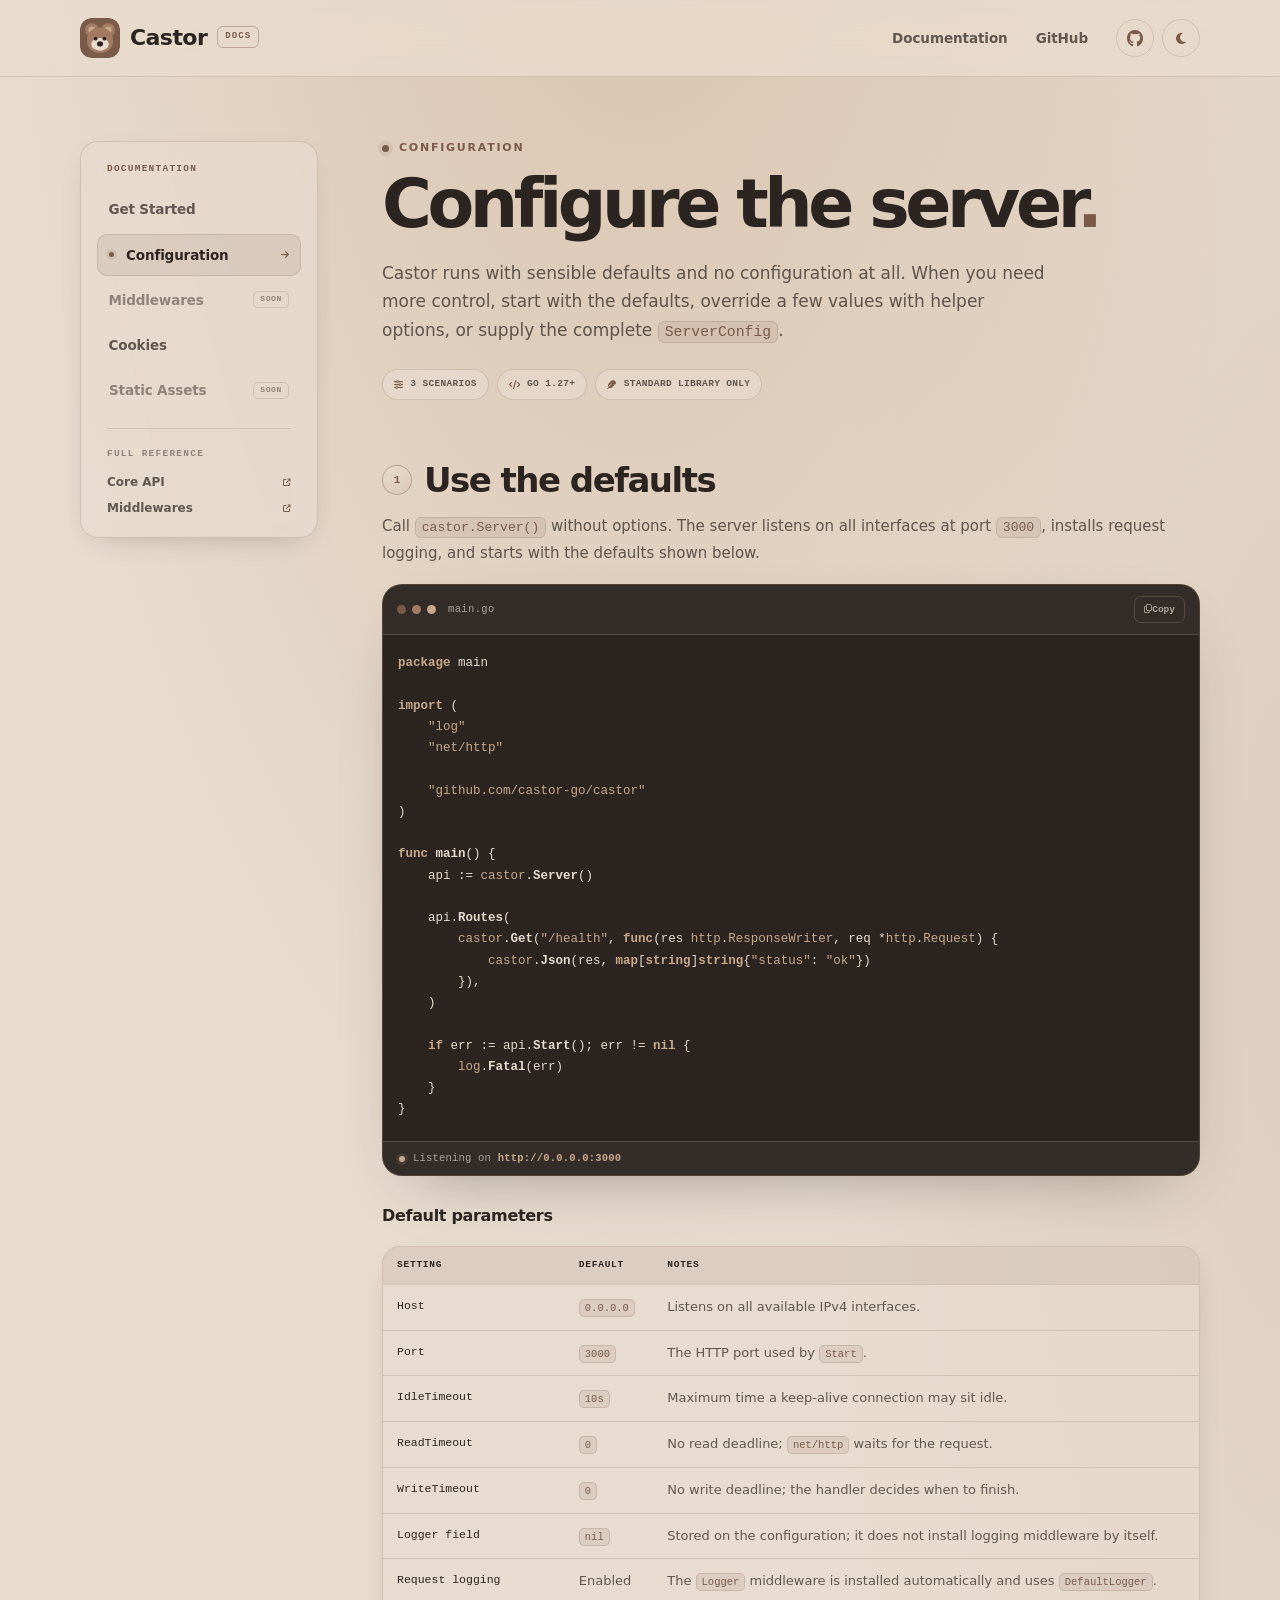
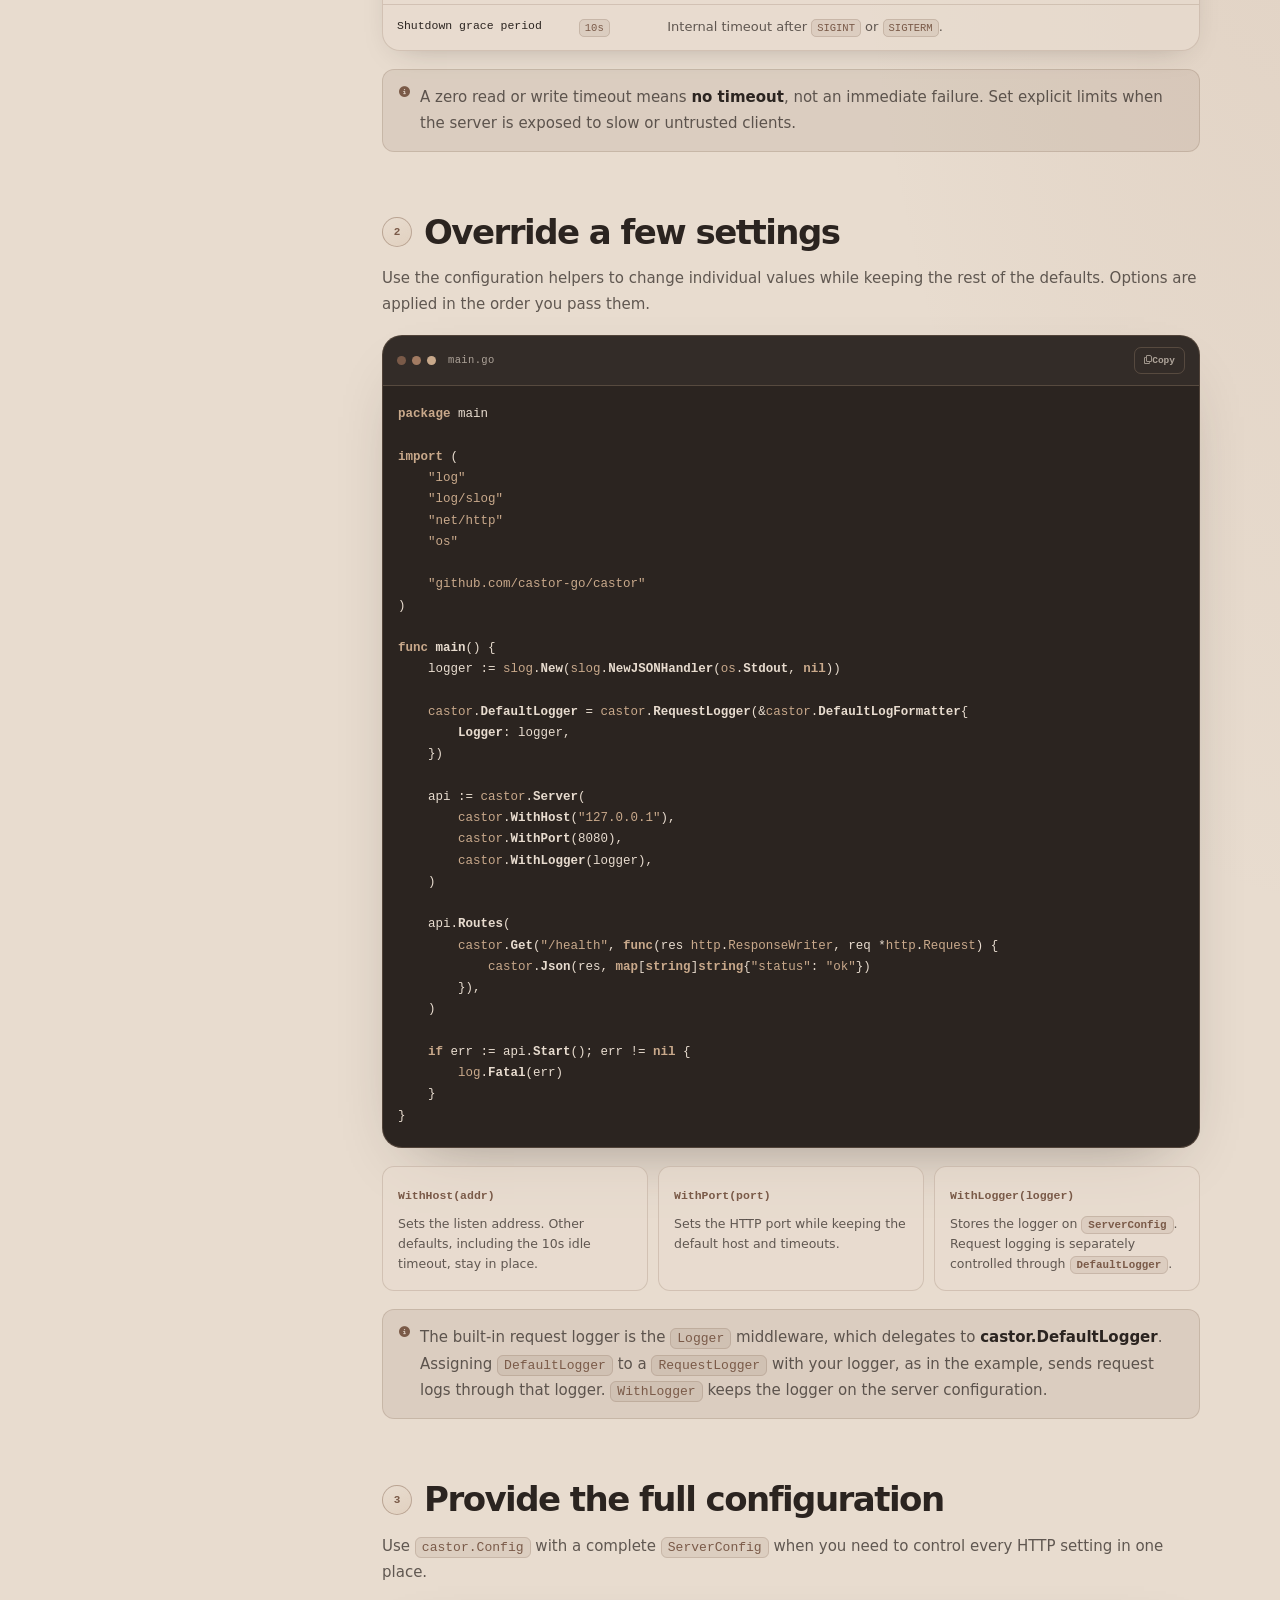
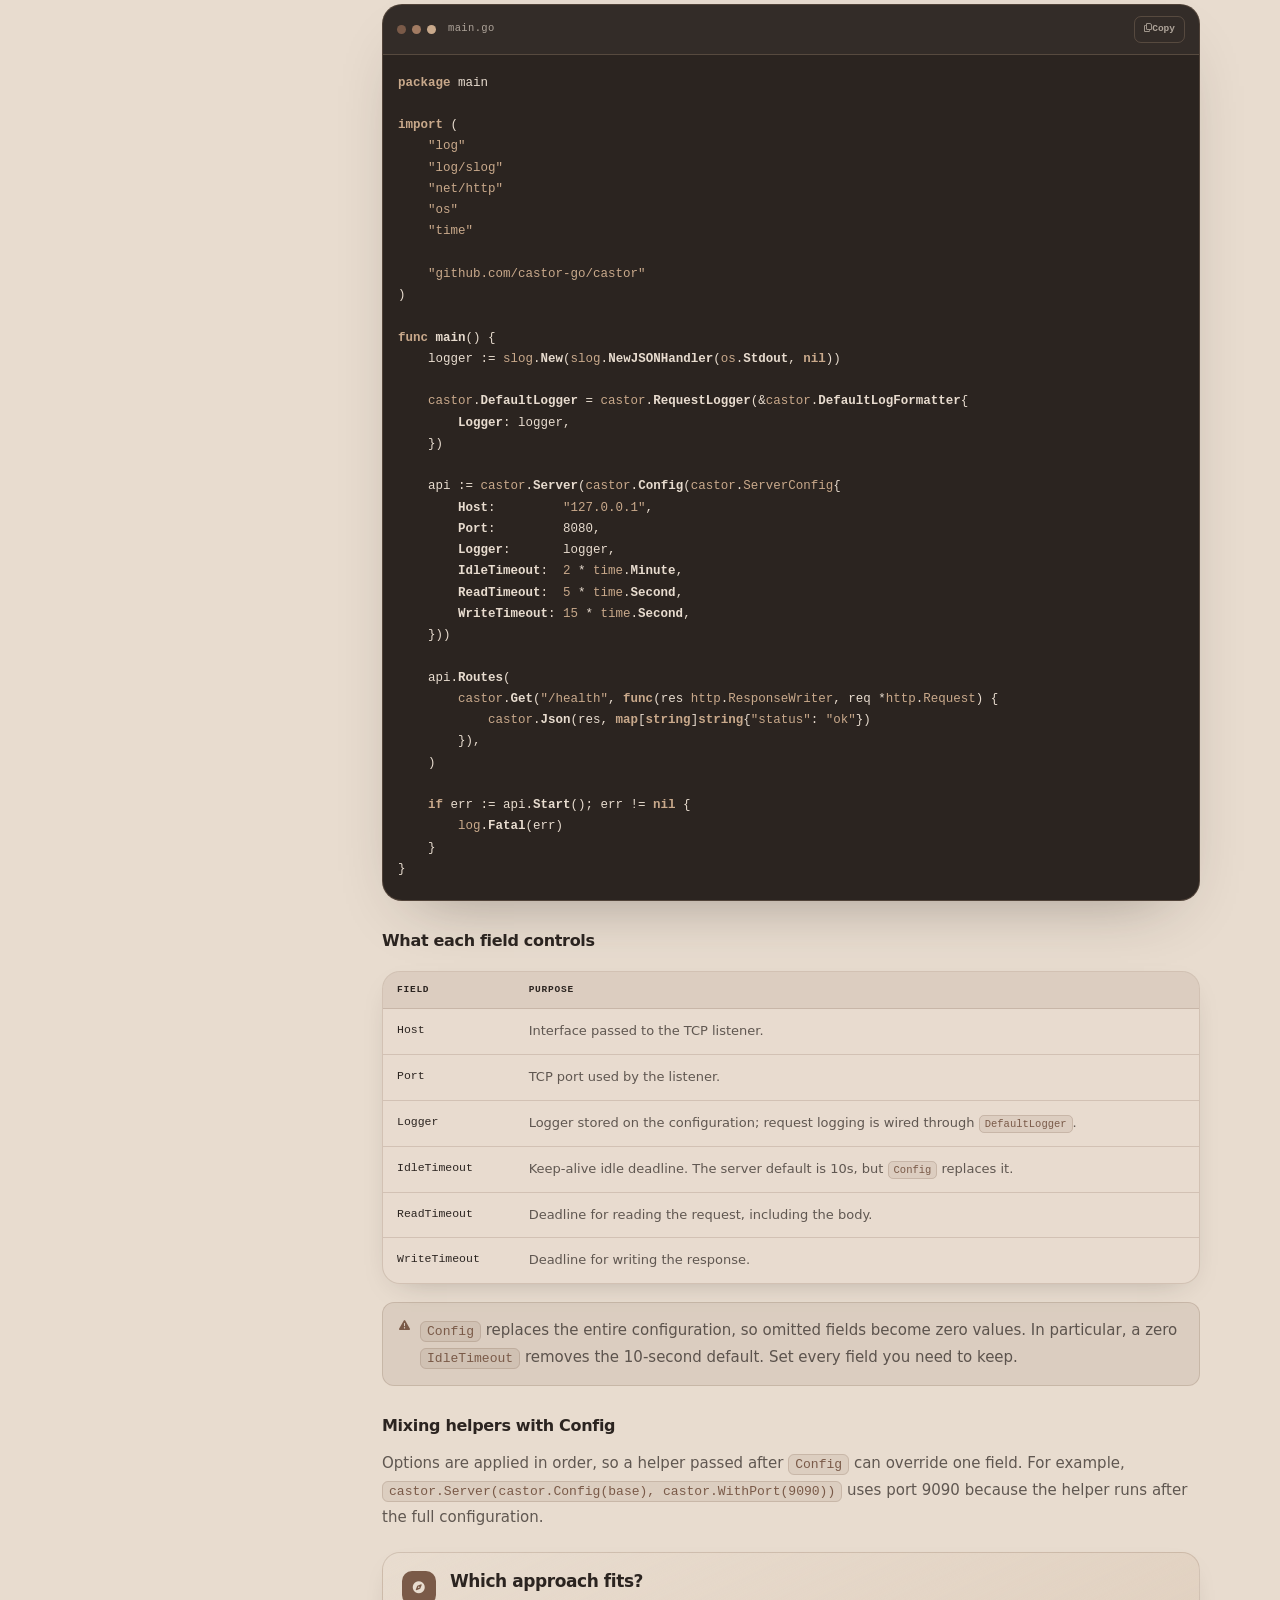
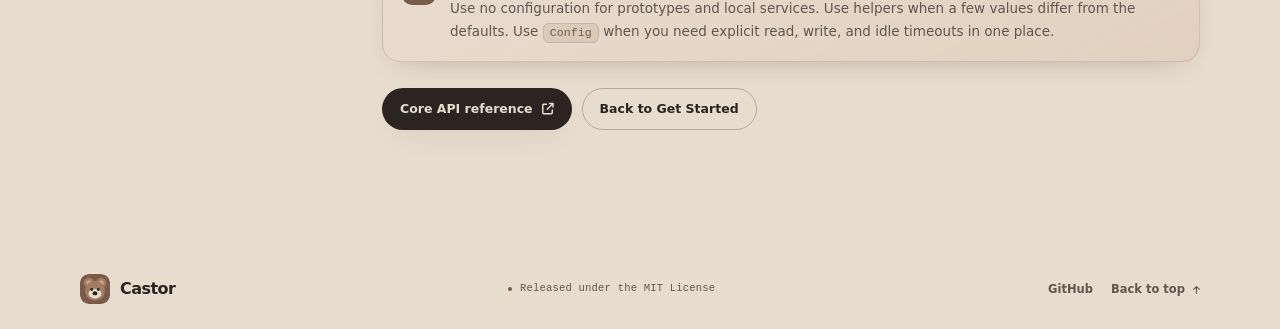
==== commit 876814d3: "feat: Added Cookie page" ====
--- a/configuration.html
+++ b/configuration.html
@@ -73,8 +73,11 @@
           <span>Middlewares</span>
           <span class="docs-nav-badge">Soon</span>
         </span>
+        <a class="docs-nav-link" href="cookies.html">
+          <span>Cookies</span>
+        </a>
         <span class="docs-nav-link is-disabled" aria-disabled="true">
-          <span>Cookies</span>
+          <span>Static Assets</span>
           <span class="docs-nav-badge">Soon</span>
         </span>
       </nav>
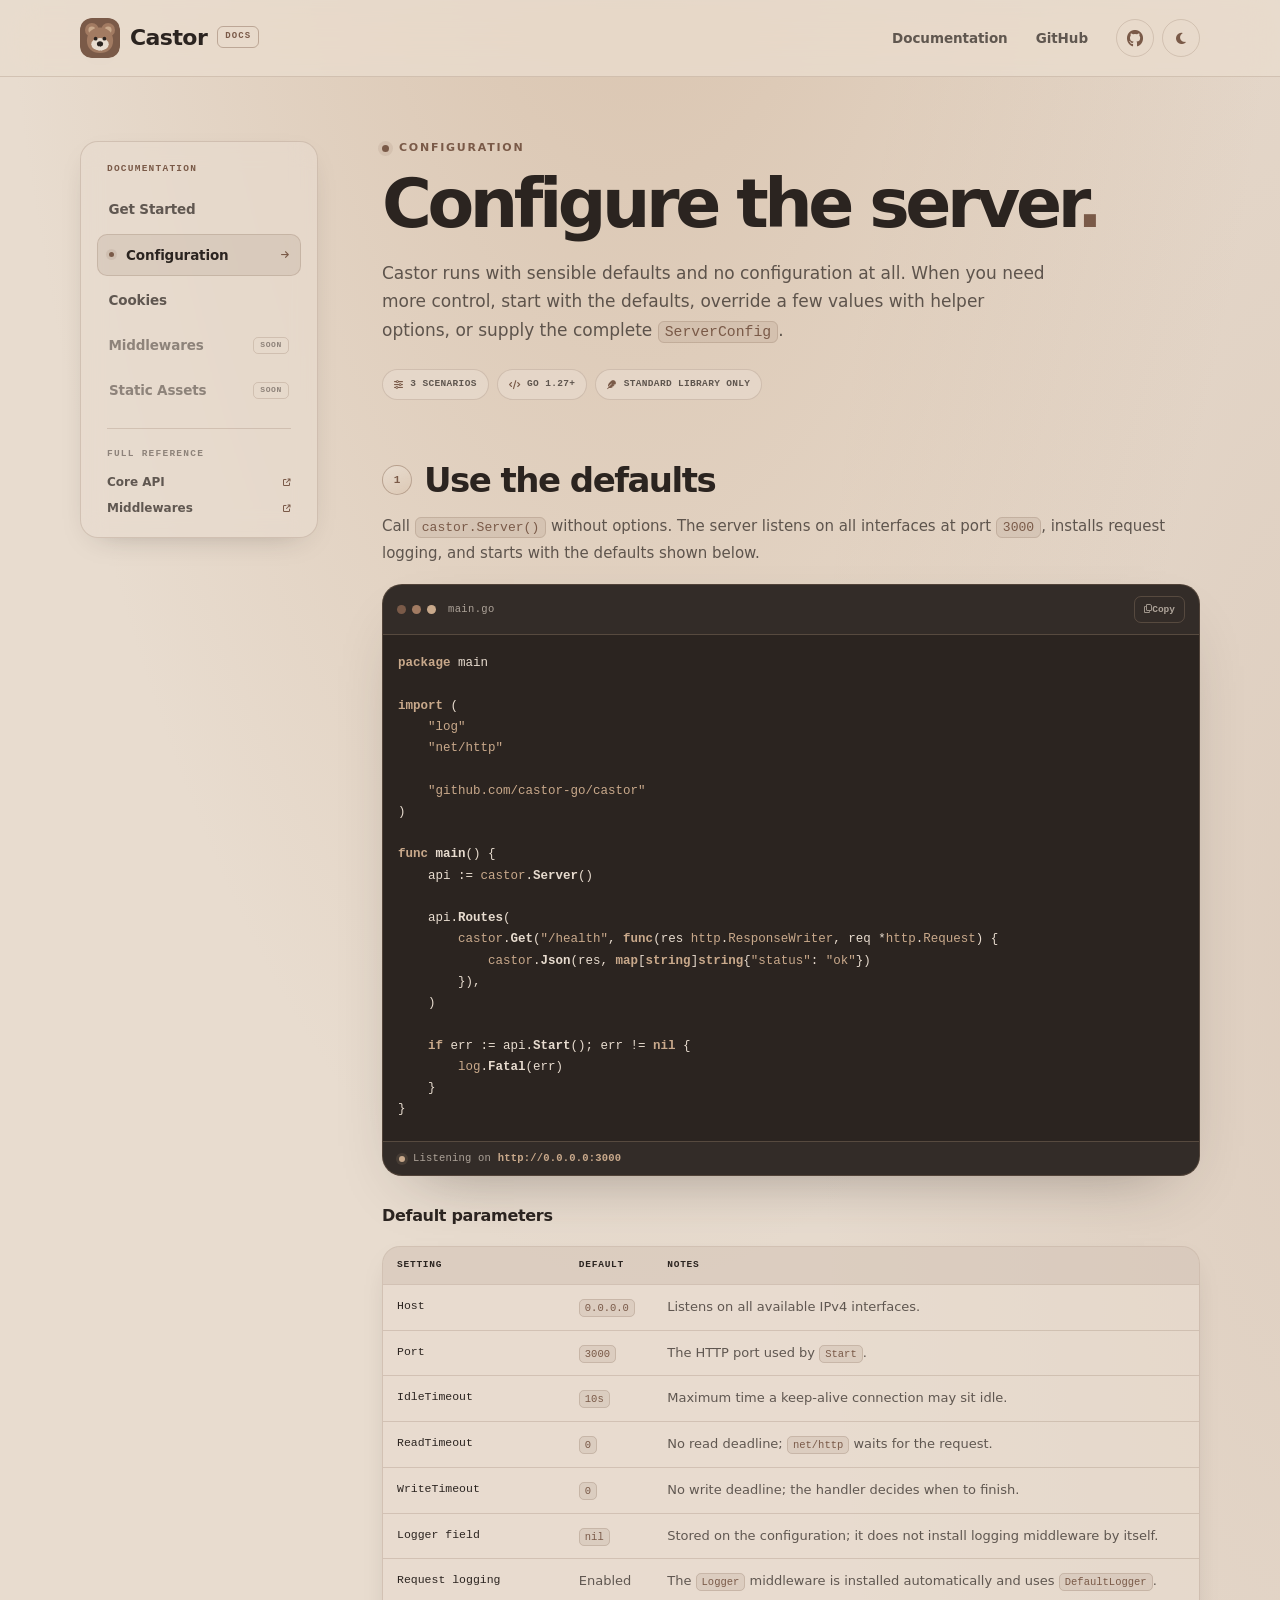
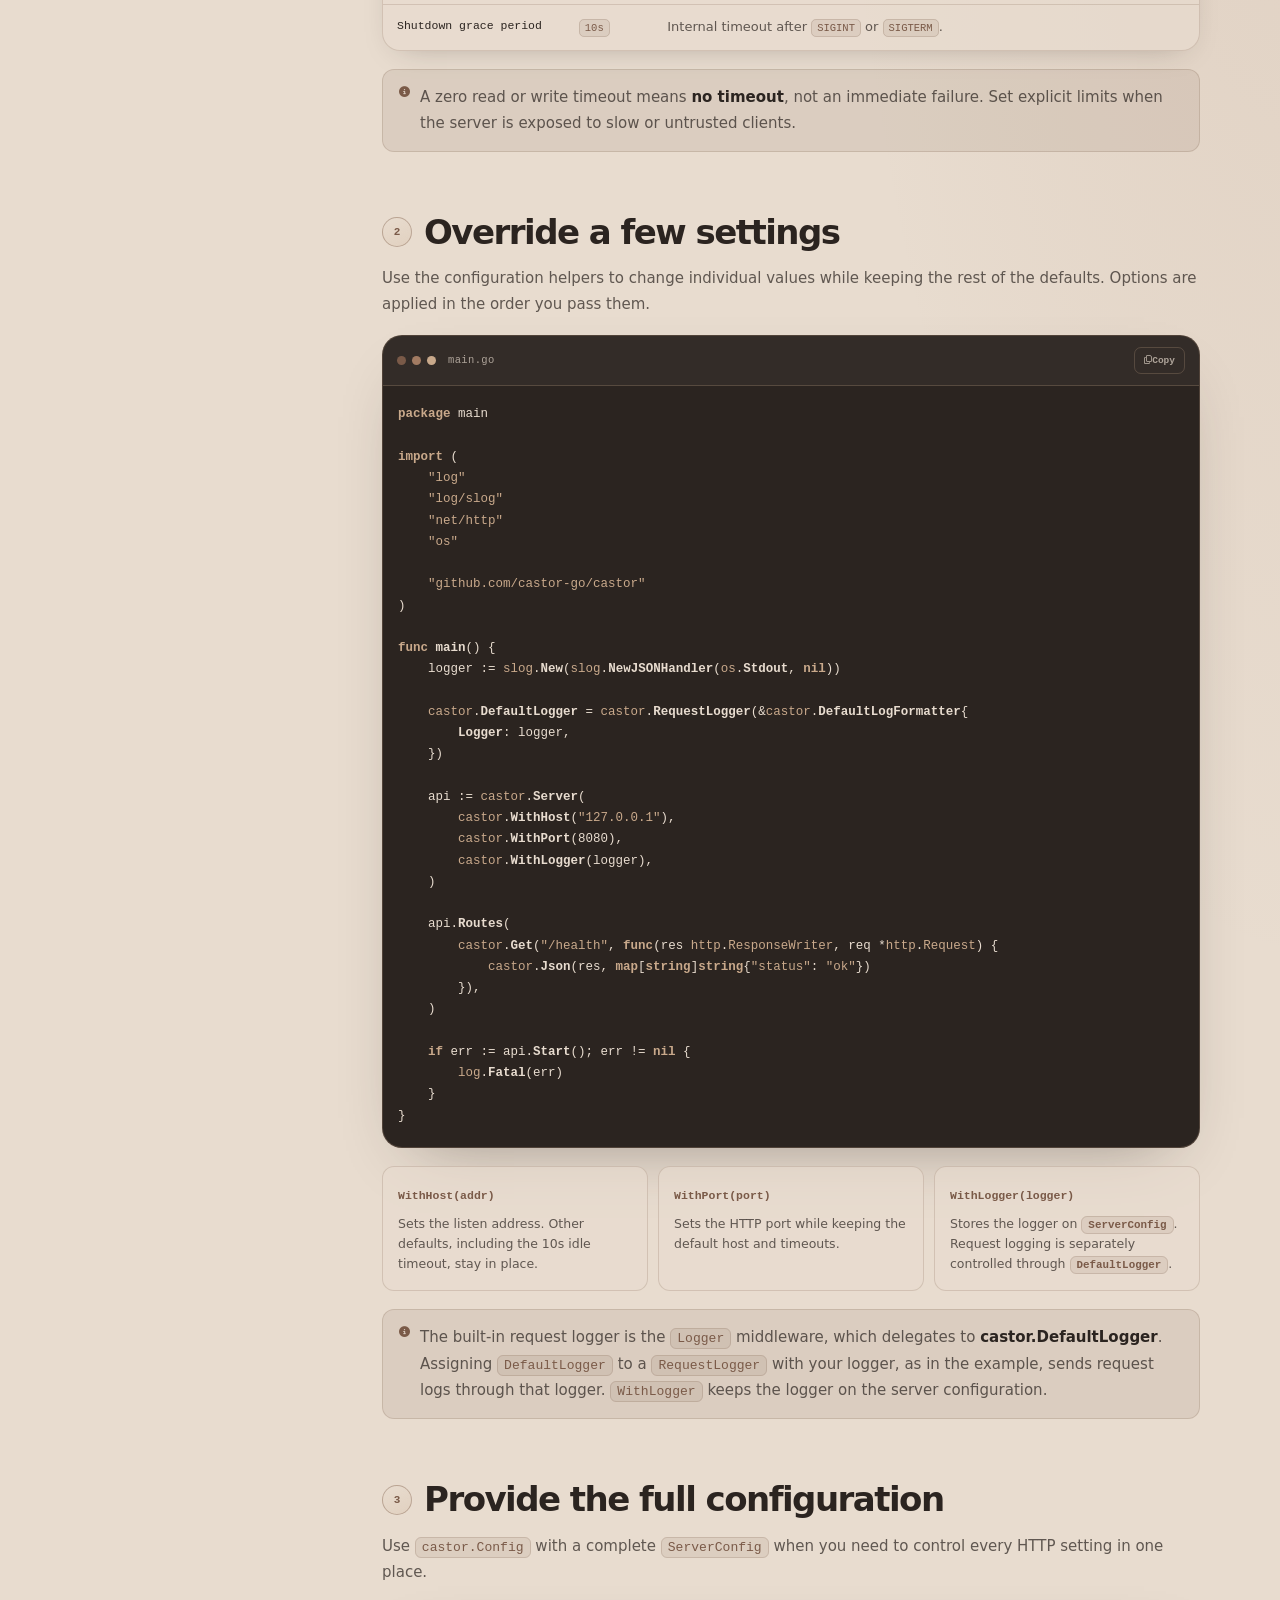
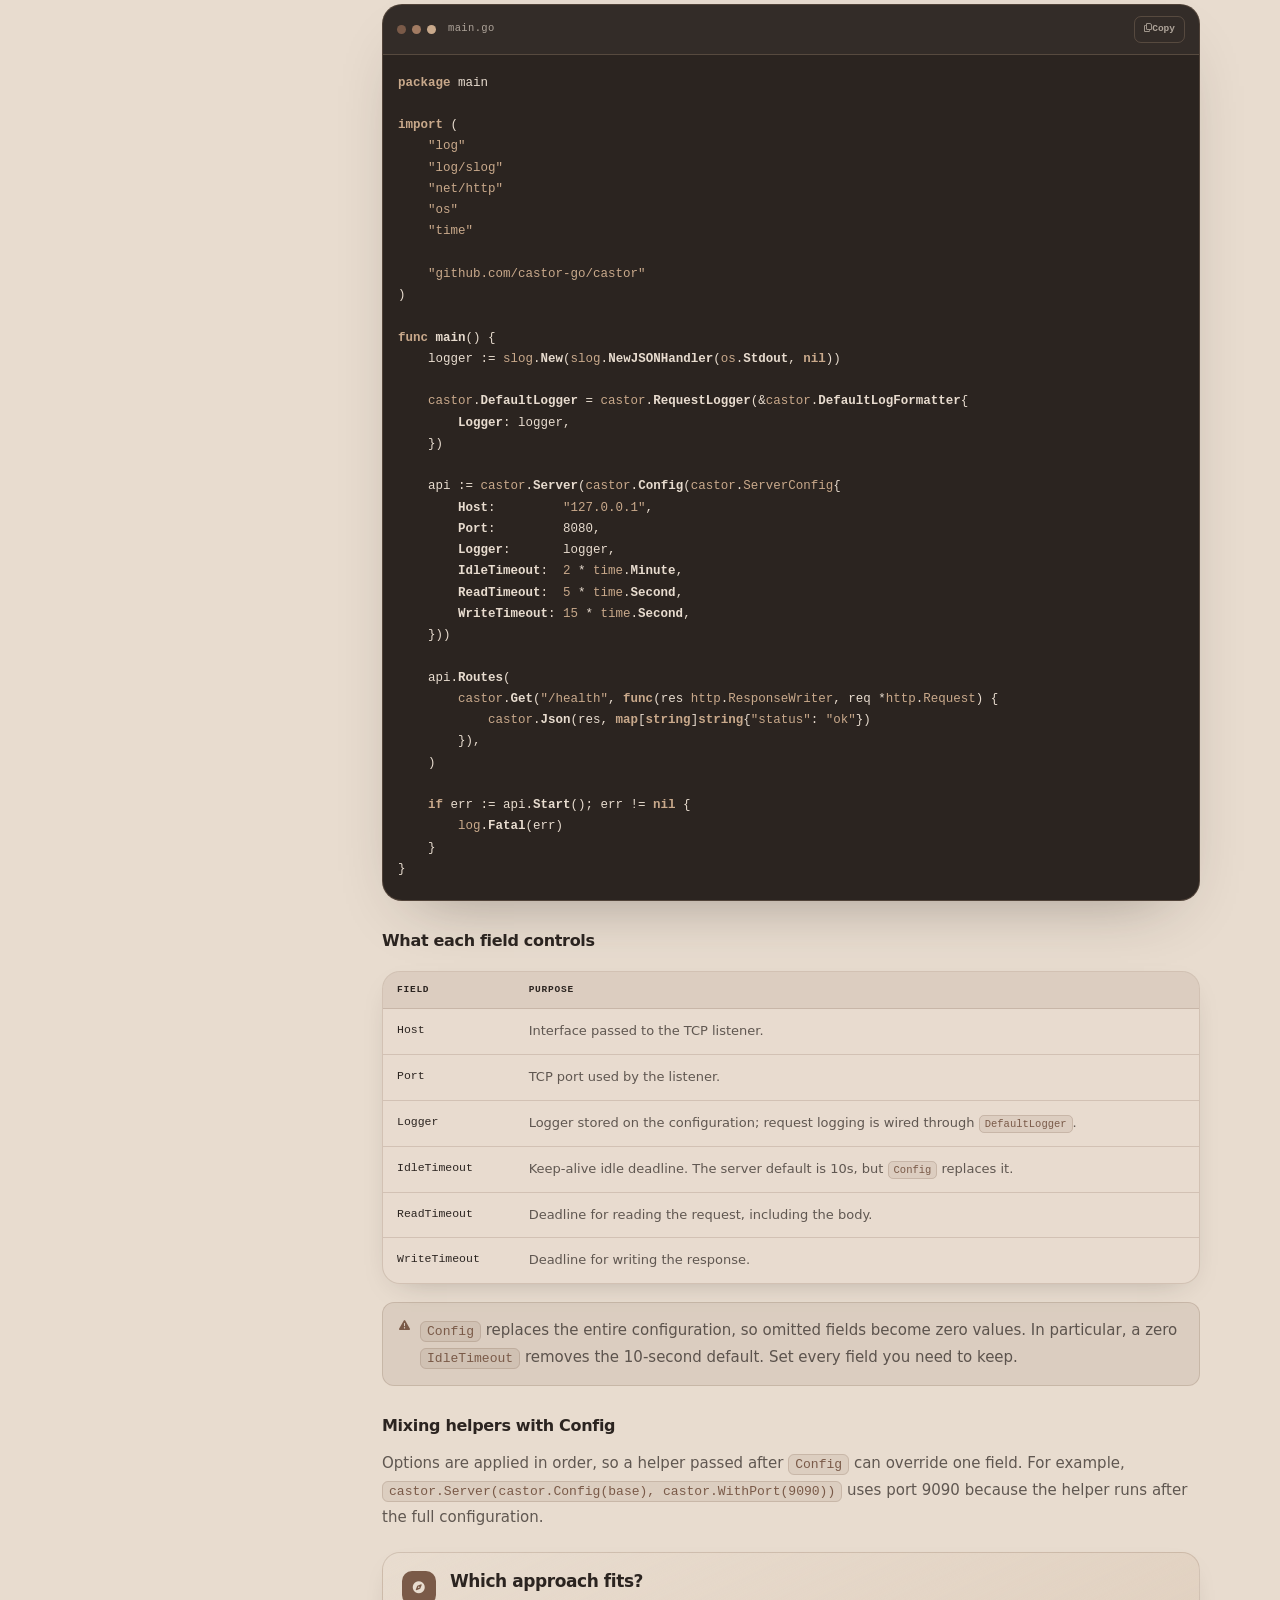
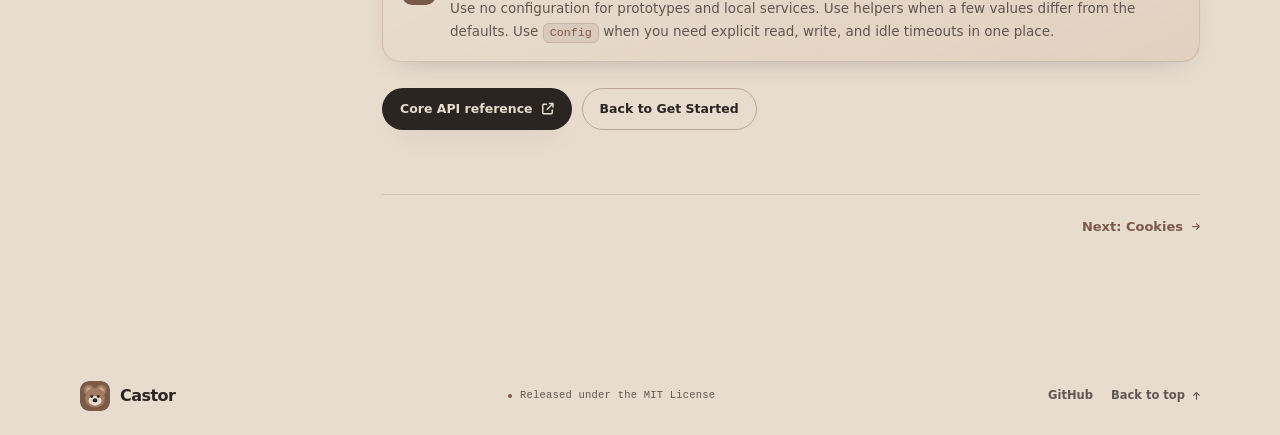
==== commit c691a1a2: "chore: Docs improvements" ====
--- a/configuration.html
+++ b/configuration.html
@@ -69,13 +69,13 @@
           <span>Configuration</span>
           <i class="fa-solid fa-arrow-right" aria-hidden="true"></i>
         </a>
+        <a class="docs-nav-link" href="cookies.html">
+          <span>Cookies</span>
+        </a>
         <span class="docs-nav-link is-disabled" aria-disabled="true">
           <span>Middlewares</span>
           <span class="docs-nav-badge">Soon</span>
         </span>
-        <a class="docs-nav-link" href="cookies.html">
-          <span>Cookies</span>
-        </a>
         <span class="docs-nav-link is-disabled" aria-disabled="true">
           <span>Static Assets</span>
           <span class="docs-nav-badge">Soon</span>
@@ -436,6 +436,10 @@
             Back to Get Started
           </a>
         </div>
+
+        <nav class="docs-footer-nav" aria-label="Next documentation page">
+          <a href="cookies.html">Next: Cookies <i class="fa-solid fa-arrow-right" aria-hidden="true"></i></a>
+        </nav>
       </section>
     </main>
   </div>
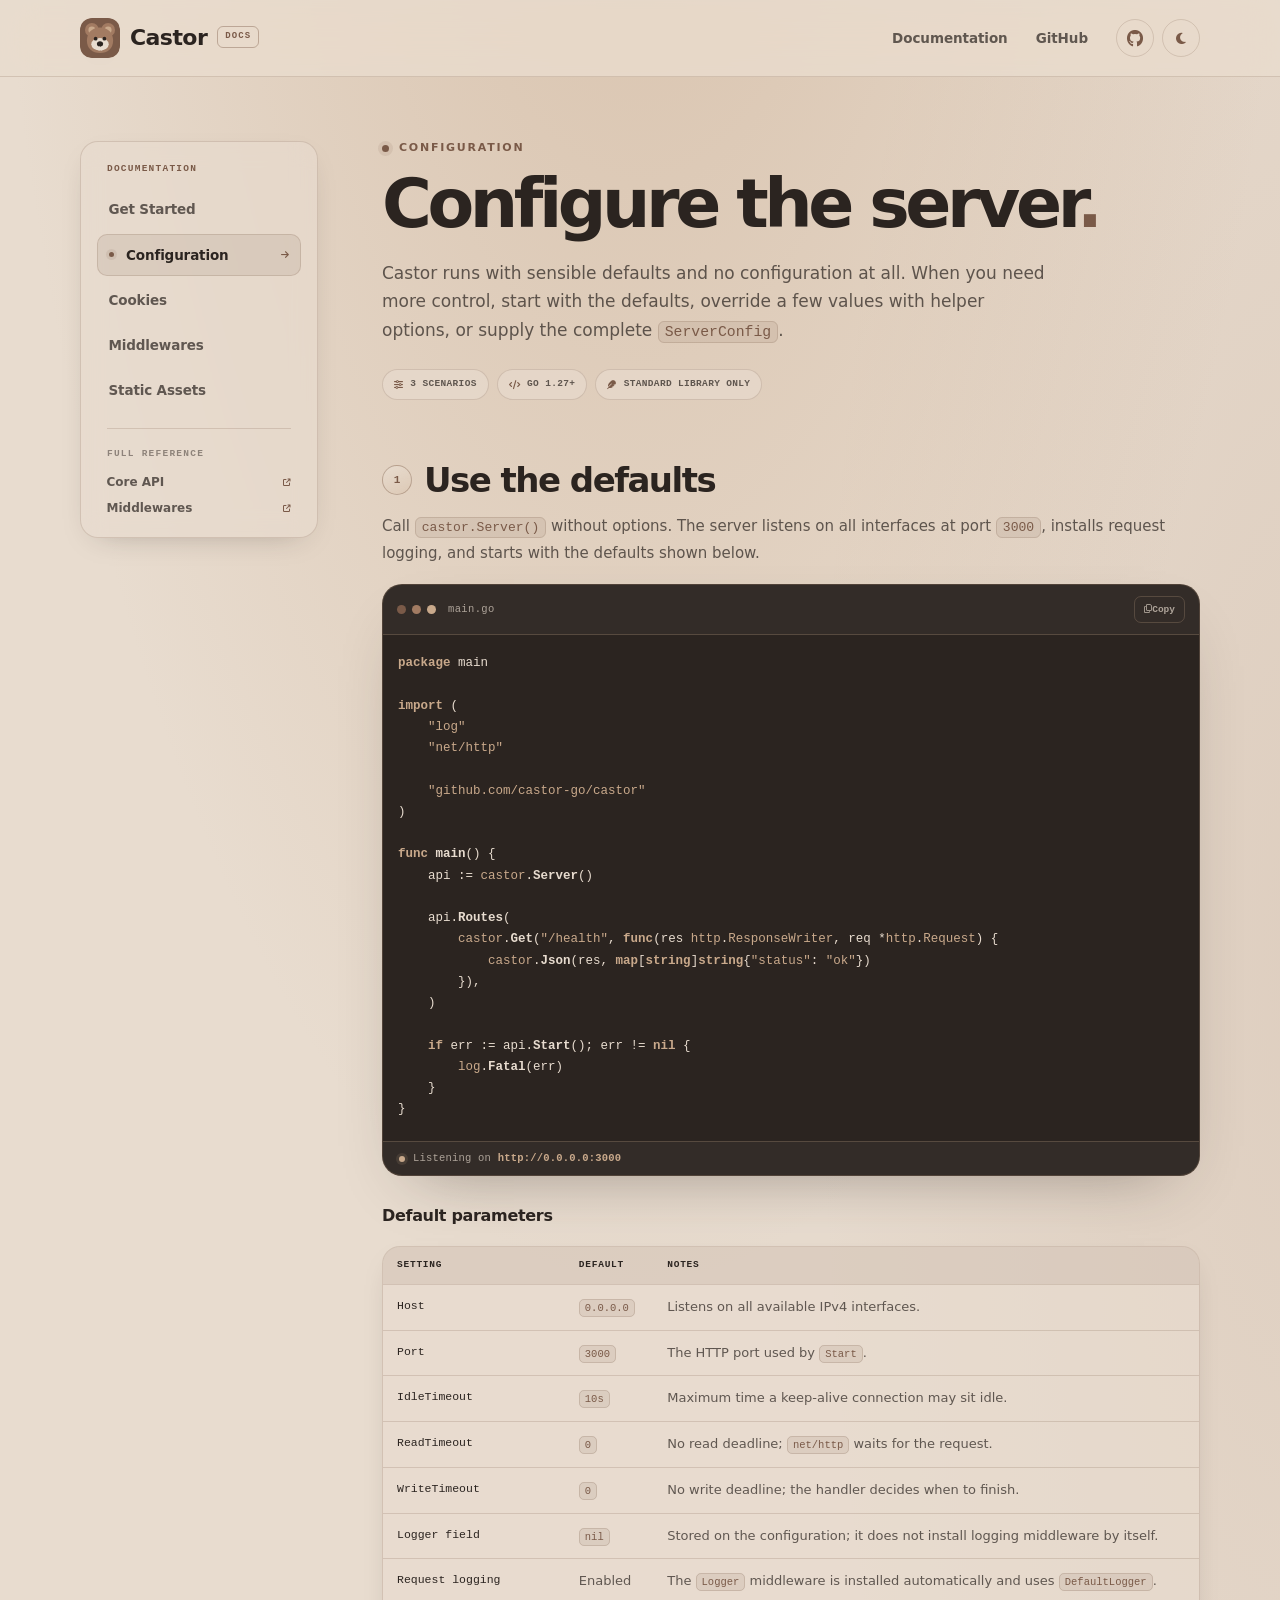
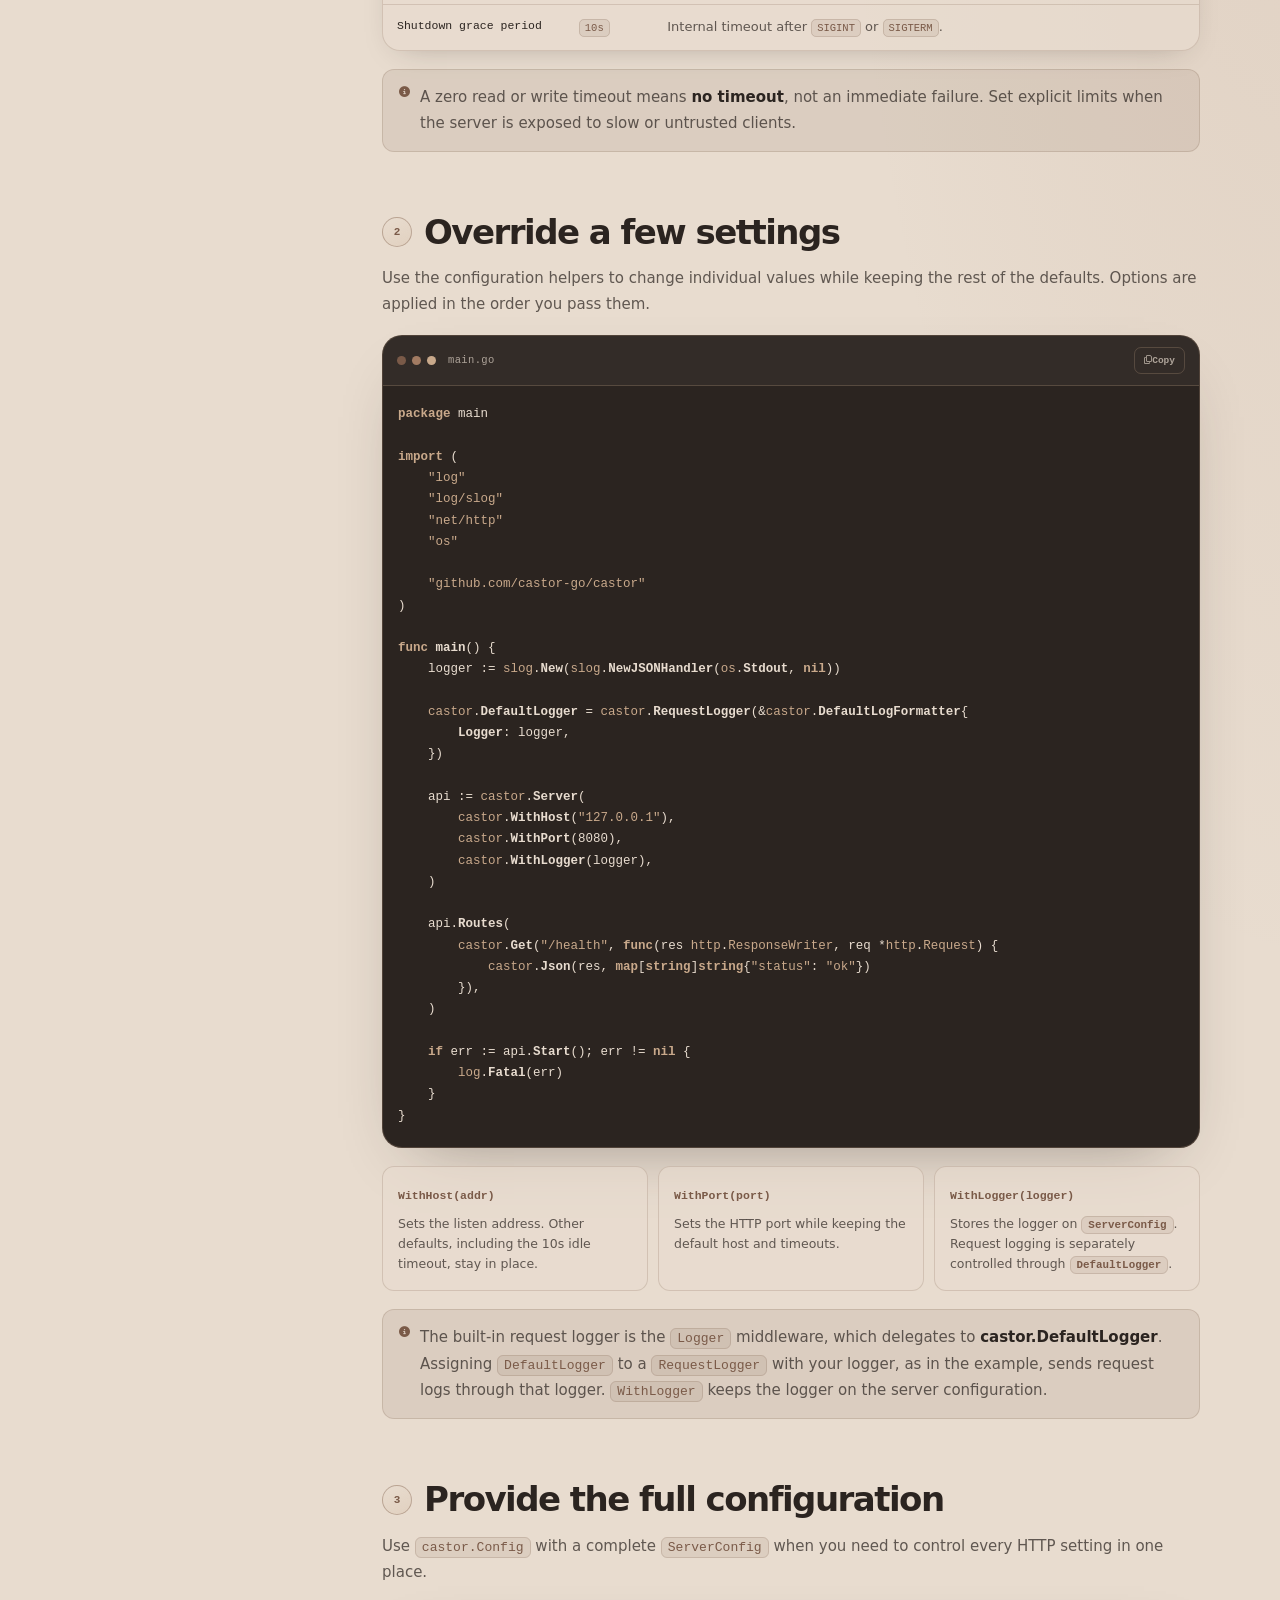
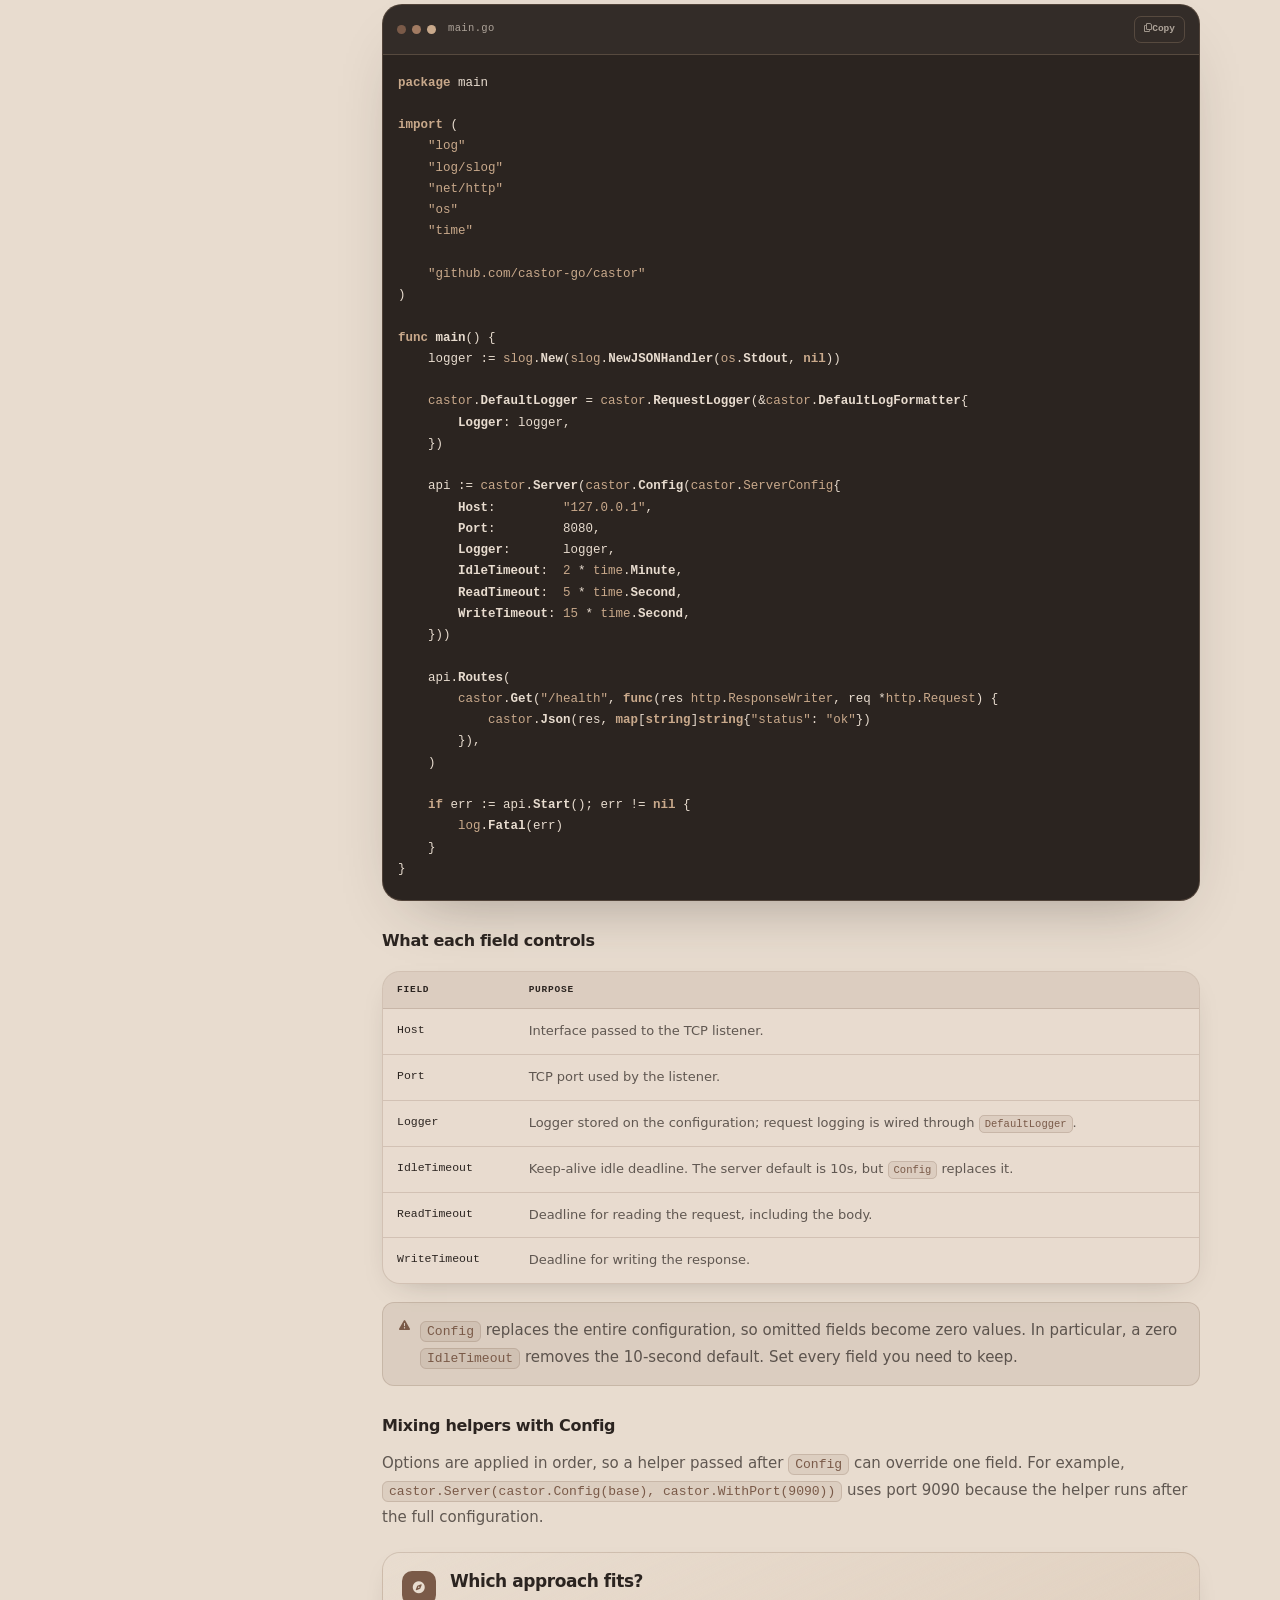
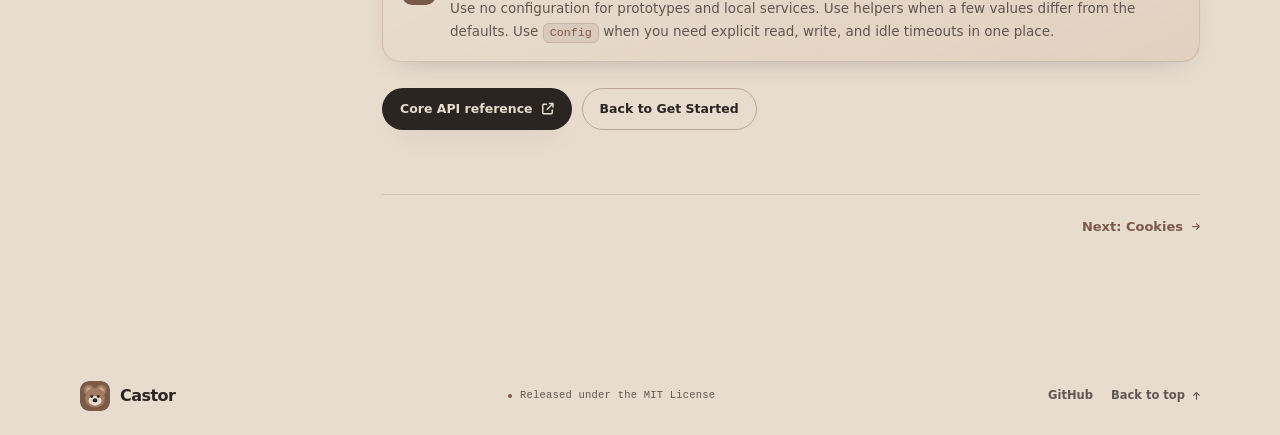
==== commit b13f70da: "feat: Added Middlewares and Static Assets pages" ====
--- a/configuration.html
+++ b/configuration.html
@@ -72,14 +72,12 @@
         <a class="docs-nav-link" href="cookies.html">
           <span>Cookies</span>
         </a>
-        <span class="docs-nav-link is-disabled" aria-disabled="true">
+        <a class="docs-nav-link" href="middlewares.html">
           <span>Middlewares</span>
-          <span class="docs-nav-badge">Soon</span>
-        </span>
-        <span class="docs-nav-link is-disabled" aria-disabled="true">
+        </a>
+        <a class="docs-nav-link" href="static-assets.html">
           <span>Static Assets</span>
-          <span class="docs-nav-badge">Soon</span>
-        </span>
+        </a>
       </nav>
 
       <div class="docs-sidebar-divider" role="presentation"></div>
